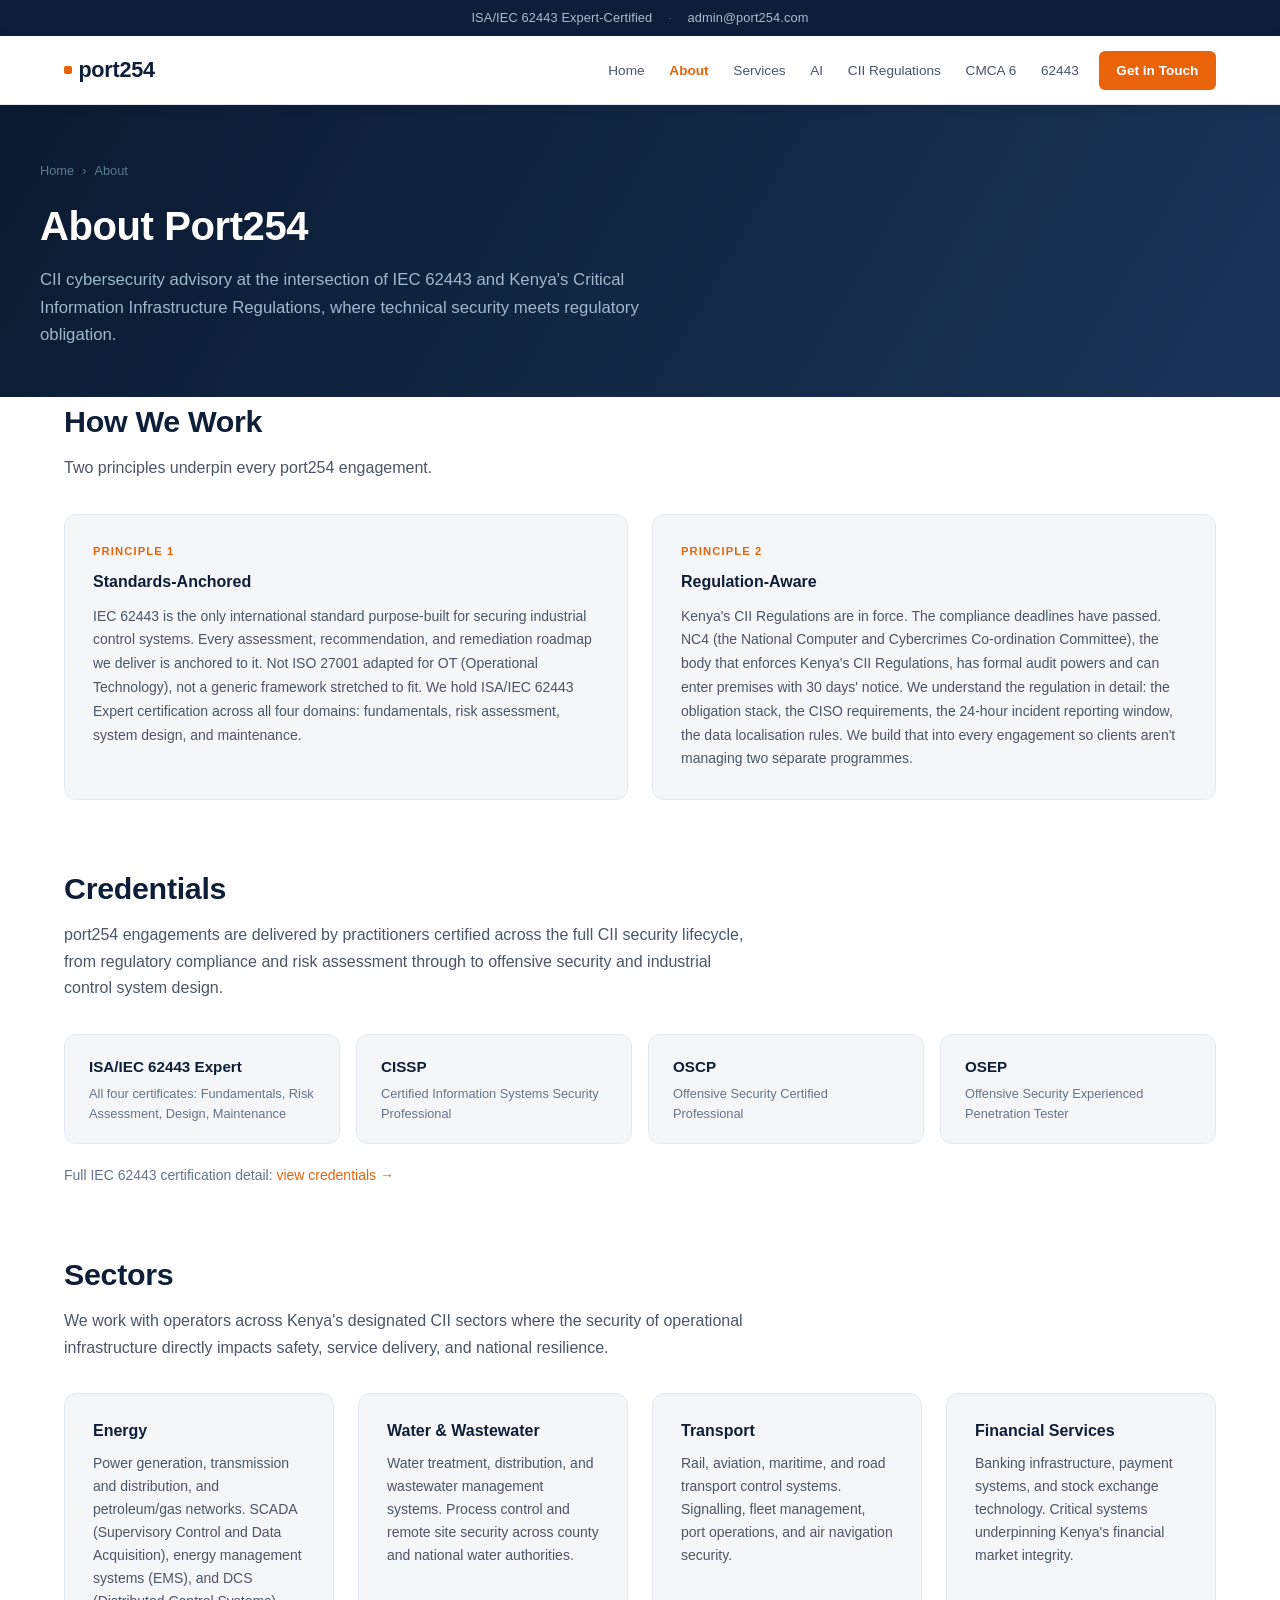
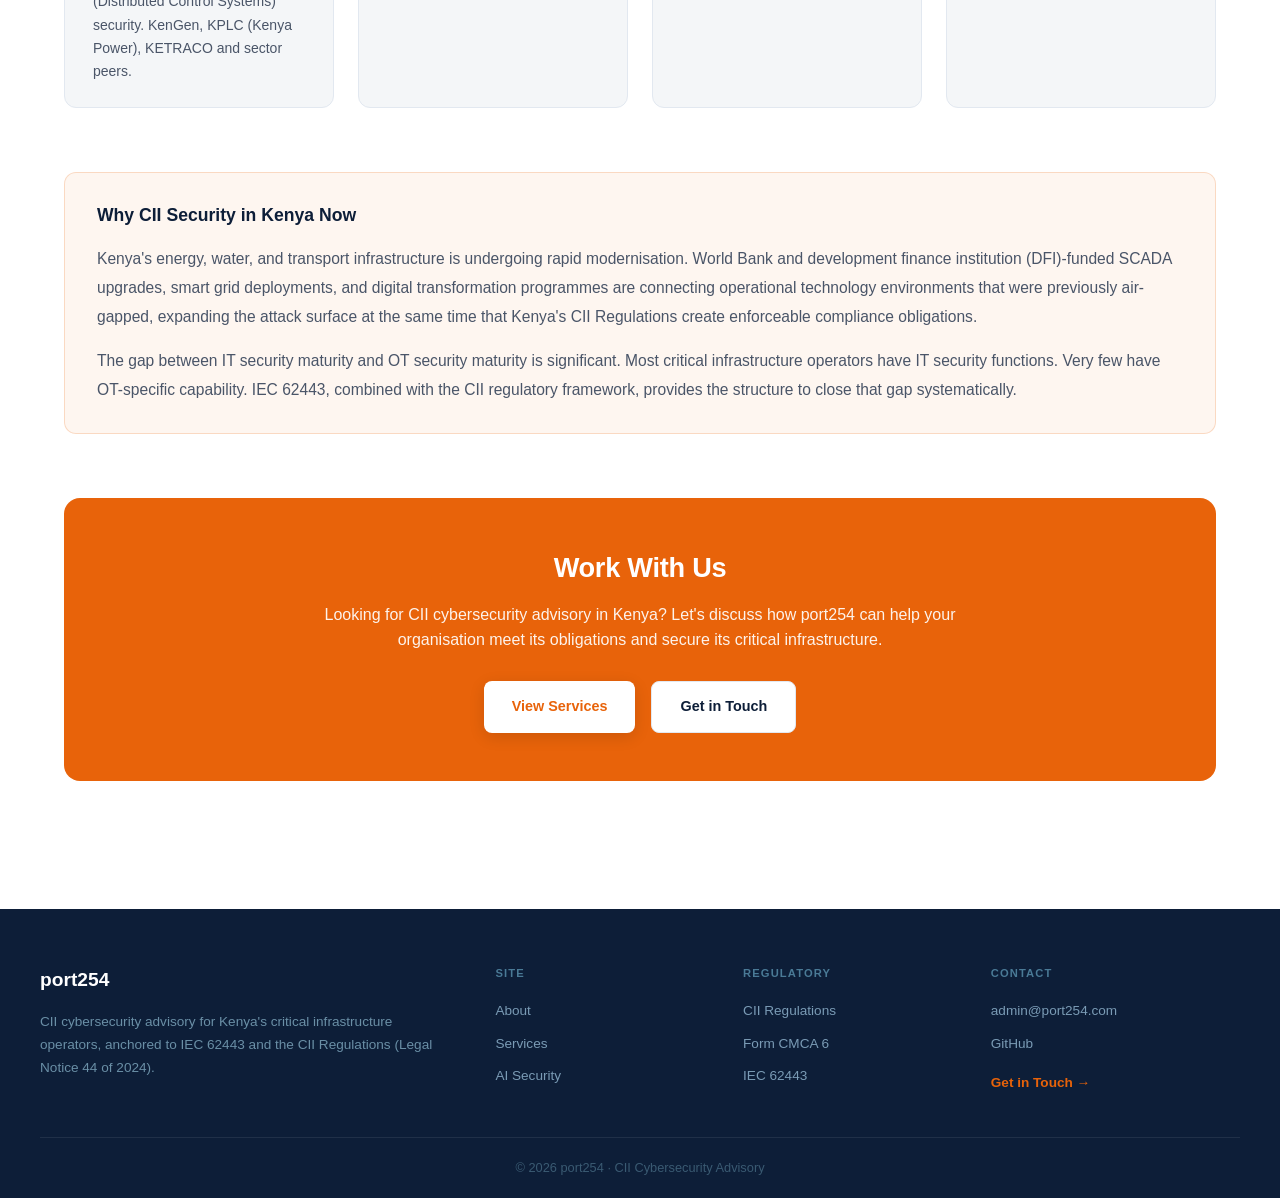
==== about.html @ 88b2f748 "Reskin site to light navy/orange theme Replace the dark blue theme with a clean light theme (navy #0" ====
<!DOCTYPE html>
<html lang="en">
<head>
    <meta charset="UTF-8">
    <meta name="viewport" content="width=device-width, initial-scale=1.0">
    <title>About - port254 | Kenya CII Cybersecurity Advisory</title>
    <meta name="description" content="CII cybersecurity advisory at the intersection of IEC 62443 and Kenya's Critical Information Infrastructure Regulations. ISA/IEC 62443 Expert-certified, CISSP, OSCP, OSEP.">
    <meta property="og:url" content="https://port254.co.ke/about.html">
    <link rel="icon" type="image/png" href="./images/favicon.png">
    <link rel="stylesheet" href="./css/style.css">
    <style>
        .principle-grid {
            display: grid;
            grid-template-columns: repeat(auto-fit, minmax(280px, 1fr));
            gap: 1.5rem;
            margin-top: 2rem;
        }

        .principle-item {
            background-color: #F4F6F8;
            border: 1px solid #E2E8F0;
            border-radius: 0.75rem;
            padding: 1.75rem;
            transition: border-color 0.3s;
        }

        .principle-item:hover {
            border-color: #E8630A;
        }

        .principle-label {
            font-size: 0.7rem;
            font-weight: 700;
            text-transform: uppercase;
            letter-spacing: 0.1em;
            color: #E8630A;
            margin-bottom: 0.5rem;
        }

        .principle-item h4 {
            color: #0D1E38;
            font-size: 1rem;
            font-weight: 600;
            margin-bottom: 0.65rem;
        }

        .principle-item p {
            color: #4A5568;
            font-size: 0.875rem;
            line-height: 1.7;
            margin: 0;
        }

        .credential-grid {
            display: grid;
            grid-template-columns: repeat(auto-fit, minmax(210px, 1fr));
            gap: 1rem;
            margin-top: 2rem;
        }

        .credential-card {
            background-color: #F4F6F8;
            border: 1px solid #E2E8F0;
            border-radius: 0.75rem;
            padding: 1.25rem 1.5rem;
            display: flex;
            flex-direction: column;
            gap: 0.35rem;
            transition: border-color 0.2s;
        }

        .credential-card:hover {
            border-color: #E8630A;
        }

        .credential-name {
            color: #0D1E38;
            font-size: 0.95rem;
            font-weight: 600;
        }

        .credential-body {
            color: #64748B;
            font-size: 0.8rem;
            line-height: 1.5;
        }

        @media (max-width: 768px) {
            .principle-grid,
            .credential-grid {
                grid-template-columns: 1fr;
            }
        }
    </style>
</head>
<body>
    <!-- Top Bar -->
    <div class="topbar">
        <span>ISA/IEC 62443 Expert-Certified</span>
        <span class="topbar-sep">&middot;</span>
        <a href="mailto:admin@port254.com">admin@port254.com</a>
    </div>

    <!-- Navigation -->
    <nav class="nav">
        <div class="nav-inner">
            <a href="index.html" class="nav-logo">port254</a>
            <ul class="nav-links">
                <li><a href="index.html" class="nav-link">Home</a></li>
                <li><a href="about.html" class="nav-link active">About</a></li>
                <li><a href="services.html" class="nav-link">Services</a></li>
                <li><a href="ai.html" class="nav-link">AI</a></li>
                <li><a href="cii.html" class="nav-link">CII Regulations</a></li>
                <li><a href="cmca6.html" class="nav-link">CMCA 6</a></li>
                <li><a href="iec62443.html" class="nav-link">62443</a></li>
                <li><a href="contact.html" class="nav-cta">Get in Touch</a></li>
            </ul>
        </div>
    </nav>

    <!-- Hero -->
    <div class="page-hero">
        <div class="page-hero-inner">
            <div class="breadcrumb"><a href="index.html">Home</a><span>&rsaquo;</span>About</div>
            <h1>About Port254</h1>
            <p>CII cybersecurity advisory at the intersection of IEC 62443 and Kenya's Critical Information Infrastructure Regulations, where technical security meets regulatory obligation.</p>
        </div>
    </div>

    <!-- How We Work -->
    <div class="section" style="padding-top: 0;">
        <h2 class="section-heading">How We Work</h2>
        <p class="section-subheading">Two principles underpin every port254 engagement.</p>

        <div class="principle-grid">
            <div class="principle-item">
                <div class="principle-label">Principle 1</div>
                <h4>Standards-Anchored</h4>
                <p>IEC 62443 is the only international standard purpose-built for securing industrial control systems. Every assessment, recommendation, and remediation roadmap we deliver is anchored to it. Not ISO 27001 adapted for OT (Operational Technology), not a generic framework stretched to fit. We hold ISA/IEC 62443 Expert certification across all four domains: fundamentals, risk assessment, system design, and maintenance.</p>
            </div>
            <div class="principle-item">
                <div class="principle-label">Principle 2</div>
                <h4>Regulation-Aware</h4>
                <p>Kenya's CII Regulations are in force. The compliance deadlines have passed. NC4 (the National Computer and Cybercrimes Co-ordination Committee), the body that enforces Kenya's CII Regulations, has formal audit powers and can enter premises with 30 days' notice. We understand the regulation in detail: the obligation stack, the CISO requirements, the 24-hour incident reporting window, the data localisation rules. We build that into every engagement so clients aren't managing two separate programmes.</p>
            </div>
        </div>
    </div>

    <!-- Credentials -->
    <div class="section" style="padding-top: 0;">
        <h2 class="section-heading">Credentials</h2>
        <p class="section-subheading">port254 engagements are delivered by practitioners certified across the full CII security lifecycle, from regulatory compliance and risk assessment through to offensive security and industrial control system design.</p>

        <div class="credential-grid">
            <div class="credential-card">
                <span class="credential-name">ISA/IEC 62443 Expert</span>
                <span class="credential-body">All four certificates: Fundamentals, Risk Assessment, Design, Maintenance</span>
            </div>
            <div class="credential-card">
                <span class="credential-name">CISSP</span>
                <span class="credential-body">Certified Information Systems Security Professional</span>
            </div>
            <div class="credential-card">
                <span class="credential-name">OSCP</span>
                <span class="credential-body">Offensive Security Certified Professional</span>
            </div>
            <div class="credential-card">
                <span class="credential-name">OSEP</span>
                <span class="credential-body">Offensive Security Experienced Penetration Tester</span>
            </div>
        </div>

        <p style="margin-top: 1.25rem; color: #64748B; font-size: 0.875rem;">Full IEC 62443 certification detail: <a href="iec62443.html" style="color: #E8630A; text-decoration: none;">view credentials →</a></p>
    </div>

    <!-- Sectors -->
    <div class="section" style="padding-top: 0;">
        <h2 class="section-heading">Sectors</h2>
        <p class="section-subheading">We work with operators across Kenya's designated CII sectors where the security of operational infrastructure directly impacts safety, service delivery, and national resilience.</p>

        <div class="expertise-grid">
            <div class="expertise-item">
                <h4>Energy</h4>
                <p>Power generation, transmission and distribution, and petroleum/gas networks. SCADA (Supervisory Control and Data Acquisition), energy management systems (EMS), and DCS (Distributed Control Systems) security. KenGen, KPLC (Kenya Power), KETRACO and sector peers.</p>
            </div>
            <div class="expertise-item">
                <h4>Water &amp; Wastewater</h4>
                <p>Water treatment, distribution, and wastewater management systems. Process control and remote site security across county and national water authorities.</p>
            </div>
            <div class="expertise-item">
                <h4>Transport</h4>
                <p>Rail, aviation, maritime, and road transport control systems. Signalling, fleet management, port operations, and air navigation security.</p>
            </div>
            <div class="expertise-item">
                <h4>Financial Services</h4>
                <p>Banking infrastructure, payment systems, and stock exchange technology. Critical systems underpinning Kenya's financial market integrity.</p>
            </div>
        </div>
    </div>

    <!-- Why Kenya -->
    <div class="section" style="padding-top: 0;">
        <div style="background: rgba(232, 99, 10, 0.06); border: 1px solid rgba(232, 99, 10, 0.2); border-radius: 0.75rem; padding: 1.75rem 2rem;">
            <h3 style="font-size: 1.1rem; color: #0D1E38; font-weight: 600; margin-bottom: 1rem;">Why CII Security in Kenya Now</h3>
            <p style="color: #4A5568; font-size: 0.975rem; line-height: 1.85; margin: 0 0 1rem;">Kenya's energy, water, and transport infrastructure is undergoing rapid modernisation. World Bank and development finance institution (DFI)-funded SCADA upgrades, smart grid deployments, and digital transformation programmes are connecting operational technology environments that were previously air-gapped, expanding the attack surface at the same time that Kenya's CII Regulations create enforceable compliance obligations.</p>
            <p style="color: #4A5568; font-size: 0.975rem; line-height: 1.85; margin: 0;">The gap between IT security maturity and OT security maturity is significant. Most critical infrastructure operators have IT security functions. Very few have OT-specific capability. IEC 62443, combined with the CII regulatory framework, provides the structure to close that gap systematically.</p>
        </div>
    </div>

    <!-- CTA -->
    <div class="section" style="padding-top: 0;">
        <div class="cta-section">
            <h3>Work With Us</h3>
            <p>Looking for CII cybersecurity advisory in Kenya? Let's discuss how port254 can help your organisation meet its obligations and secure its critical infrastructure.</p>
            <div style="display: flex; gap: 1rem; justify-content: center; flex-wrap: wrap;">
                <a href="services.html" class="cta-button">View Services</a>
                <a href="contact.html" class="cta-button secondary">Get in Touch</a>
            </div>
        </div>
    </div>

    <!-- Footer -->
    <footer class="site-footer">
        <div class="footer-inner">
            <div class="footer-brand">
                <div class="footer-logo">port254</div>
                <p>CII cybersecurity advisory for Kenya's critical infrastructure operators, anchored to IEC 62443 and the CII Regulations (Legal Notice 44 of 2024).</p>
            </div>
            <div class="footer-col">
                <h4>Site</h4>
                <ul>
                    <li><a href="about.html">About</a></li>
                    <li><a href="services.html">Services</a></li>
                    <li><a href="ai.html">AI Security</a></li>
                </ul>
            </div>
            <div class="footer-col">
                <h4>Regulatory</h4>
                <ul>
                    <li><a href="cii.html">CII Regulations</a></li>
                    <li><a href="cmca6.html">Form CMCA 6</a></li>
                    <li><a href="iec62443.html">IEC 62443</a></li>
                </ul>
            </div>
            <div class="footer-col">
                <h4>Contact</h4>
                <ul>
                    <li><a href="mailto:admin@port254.com">admin@port254.com</a></li>
                    <li><a href="https://github.com/254kamikaze" target="_blank">GitHub</a></li>
                </ul>
                <a href="contact.html" class="footer-cta">Get in Touch →</a>
            </div>
        </div>
        <div class="footer-bottom">
            <span>&copy; 2026 port254 &middot; CII Cybersecurity Advisory</span>
        </div>
    </footer>
</body>
</html>
---- css/style.css ----
/* ─── Reset & Base ─────────────────────────────────────── */
* {
    box-sizing: border-box;
    margin: 0;
    padding: 0;
}

html {
    scroll-behavior: smooth;
}

body {
    font-family: -apple-system, BlinkMacSystemFont, 'Segoe UI', Roboto, 'Helvetica Neue', Arial, sans-serif;
    background-color: #FFFFFF;
    color: #0D1E38;
    line-height: 1.6;
    font-size: 16px;
}

a {
    color: inherit;
}

/* ─── Variables ────────────────────────────────────────── */
:root {
    --navy: #0D1E38;
    --navy-mid: #1A3458;
    --blue: #1B5090;
    --orange: #E8630A;
    --orange-hover: #C9520A;
    --white: #FFFFFF;
    --grey-bg: #F4F6F8;
    --grey-mid: #8A9BAD;
    --text: #0D1E38;
    --text-light: #4A5568;
    --text-muted: #64748B;
    --border: #E2E8F0;
}

.container {
    max-width: 1200px;
    margin: 0 auto;
    padding: 0 1.5rem;
}

/* ─── Top Bar ──────────────────────────────────────────── */
.topbar {
    background: var(--navy);
    color: #a8bdd0;
    font-size: 0.8rem;
    padding: 0.5rem 1.5rem;
    text-align: center;
    letter-spacing: 0.01em;
}

.topbar a {
    color: #a8bdd0;
    text-decoration: none;
}

.topbar a:hover {
    color: #fff;
}

.topbar-sep {
    margin: 0 0.75rem;
    color: #3a5a72;
}

/* ─── Navigation ───────────────────────────────────────── */
.nav {
    background: #fff;
    border-bottom: 1px solid var(--border);
    position: sticky;
    top: 0;
    z-index: 100;
    box-shadow: 0 2px 12px rgba(13, 30, 56, 0.06);
}

.nav-inner {
    max-width: 1200px;
    margin: 0 auto;
    padding: 0 1.5rem;
    display: flex;
    align-items: center;
    justify-content: space-between;
    min-height: 68px;
    flex-wrap: wrap;
    gap: 0.5rem 1rem;
}

.nav-logo {
    font-size: 1.35rem;
    font-weight: 800;
    color: var(--navy);
    text-decoration: none;
    letter-spacing: -0.01em;
    display: flex;
    align-items: center;
    gap: 0.4rem;
}

.nav-logo::before {
    content: '';
    display: inline-block;
    width: 8px;
    height: 8px;
    background: var(--orange);
    border-radius: 2px;
}

.nav-links {
    display: flex;
    align-items: center;
    flex-wrap: wrap;
    gap: 0.15rem;
    list-style: none;
    padding: 0.5rem 0;
}

.nav-link {
    text-decoration: none;
    color: var(--text-light);
    font-size: 0.85rem;
    font-weight: 500;
    padding: 0.5rem 0.7rem;
    border-radius: 6px;
    transition: background 0.15s, color 0.15s;
    display: inline-block;
}

.nav-link:hover {
    background: var(--grey-bg);
    color: var(--orange);
}

.nav-link.active {
    color: var(--orange);
    font-weight: 700;
}

.nav-cta {
    background: var(--orange);
    color: #fff;
    text-decoration: none;
    padding: 0.55rem 1.1rem;
    border-radius: 6px;
    font-weight: 600;
    font-size: 0.85rem;
    margin-left: 0.4rem;
    transition: background 0.15s;
    display: inline-block;
    white-space: nowrap;
}

.nav-cta:hover {
    background: var(--orange-hover);
}

/* ─── Page Hero (inner pages) ──────────────────────────── */
.page-hero {
    background: linear-gradient(120deg, #0A1A30 0%, var(--navy-mid) 100%);
    padding: 3.5rem 1.5rem 3rem;
}

.page-hero-inner {
    max-width: 1200px;
    margin: 0 auto;
}

.breadcrumb {
    font-size: 0.8rem;
    color: #5a7a96;
    margin-bottom: 1.25rem;
}

.breadcrumb a {
    color: #5a7a96;
    text-decoration: none;
}

.breadcrumb a:hover {
    color: #9fb8ce;
}

.breadcrumb span {
    margin: 0 0.5rem;
}

.page-hero h1 {
    font-size: clamp(1.9rem, 4vw, 2.5rem);
    font-weight: 800;
    color: #fff;
    line-height: 1.2;
    letter-spacing: -0.01em;
    max-width: 720px;
    margin-bottom: 1rem;
}

.page-hero p {
    font-size: 1.05rem;
    color: #9fb8ce;
    max-width: 620px;
    line-height: 1.65;
}

/* ─── Section Scaffolding ──────────────────────────────── */
.section {
    max-width: 1200px;
    margin: 0 auto;
    padding: 4rem 1.5rem;
}

.section-heading {
    font-size: clamp(1.4rem, 2.6vw, 1.9rem);
    font-weight: 800;
    color: var(--navy);
    letter-spacing: -0.01em;
    margin-bottom: 0.6rem;
}

.section-subheading {
    font-size: 1rem;
    color: var(--text-light);
    line-height: 1.65;
    max-width: 680px;
    margin-bottom: 1rem;
}

/* ─── Cards: Services ──────────────────────────────────── */
.services-grid {
    display: grid;
    grid-template-columns: repeat(auto-fit, minmax(300px, 1fr));
    gap: 1.5rem;
    margin-top: 2rem;
}

.service-card {
    background: var(--grey-bg);
    border: 1.5px solid var(--border);
    border-radius: 12px;
    padding: 1.75rem;
    transition: transform 0.2s, box-shadow 0.2s, border-color 0.2s;
}

.service-card:hover {
    transform: translateY(-3px);
    box-shadow: 0 10px 30px rgba(13, 30, 56, 0.1);
    border-color: var(--orange);
}

.service-card-number {
    font-size: 0.7rem;
    font-weight: 700;
    text-transform: uppercase;
    letter-spacing: 0.1em;
    color: var(--orange);
    margin-bottom: 0.6rem;
}

.service-card h3 {
    font-size: 1.05rem;
    font-weight: 700;
    color: var(--navy);
    margin-bottom: 0.75rem;
    line-height: 1.35;
}

.service-card p {
    font-size: 0.9rem;
    color: var(--text-light);
    line-height: 1.65;
}

.service-card ul {
    margin-top: 0.9rem;
    padding-left: 1.1rem;
    display: flex;
    flex-direction: column;
    gap: 0.35rem;
}

.service-card ul li {
    font-size: 0.85rem;
    color: var(--text-light);
    line-height: 1.5;
}

/* ─── Cards: Expertise ─────────────────────────────────── */
.expertise-grid {
    display: grid;
    grid-template-columns: repeat(auto-fit, minmax(260px, 1fr));
    gap: 1.5rem;
    margin-top: 2rem;
}

.expertise-item {
    background: var(--grey-bg);
    border: 1.5px solid var(--border);
    border-radius: 12px;
    padding: 1.5rem 1.75rem;
    transition: border-color 0.15s;
}

.expertise-item:hover {
    border-color: var(--orange);
}

.expertise-item h4 {
    font-size: 1rem;
    font-weight: 700;
    color: var(--navy);
    margin-bottom: 0.5rem;
}

.expertise-item p {
    font-size: 0.875rem;
    color: var(--text-light);
    line-height: 1.65;
}

/* ─── CTA Section & Buttons ────────────────────────────── */
.cta-section {
    background: var(--orange);
    border-radius: 16px;
    padding: 3rem 2.5rem;
    text-align: center;
}

.cta-section h3 {
    font-size: clamp(1.3rem, 2.6vw, 1.7rem);
    font-weight: 800;
    color: #fff;
    margin-bottom: 0.75rem;
    letter-spacing: -0.01em;
}

.cta-section p {
    font-size: 1rem;
    color: rgba(255, 255, 255, 0.92);
    max-width: 640px;
    margin: 0 auto 1.75rem;
    line-height: 1.6;
}

.cta-button {
    display: inline-flex;
    align-items: center;
    gap: 0.5rem;
    background: #fff;
    color: var(--orange);
    padding: 0.85rem 1.75rem;
    border-radius: 8px;
    font-weight: 700;
    font-size: 0.9rem;
    text-decoration: none;
    transition: transform 0.1s, box-shadow 0.15s;
    box-shadow: 0 4px 16px rgba(0, 0, 0, 0.12);
}

.cta-button:hover {
    transform: translateY(-2px);
    box-shadow: 0 8px 24px rgba(0, 0, 0, 0.16);
}

.cta-button.secondary {
    background: rgba(255, 255, 255, 0.12);
    color: #fff;
    border: 1.5px solid rgba(255, 255, 255, 0.4);
    box-shadow: none;
}

.cta-button.secondary:hover {
    background: rgba(255, 255, 255, 0.2);
    transform: translateY(-2px);
    box-shadow: none;
}

/* Buttons used outside the orange CTA banner (on white/grey backgrounds) */
.section .cta-button:not(.secondary) {
    background: var(--orange);
    color: #fff;
    box-shadow: 0 4px 16px rgba(232, 99, 10, 0.25);
}

.section .cta-button:not(.secondary):hover {
    background: var(--orange-hover);
}

.section .cta-button.secondary {
    background: #fff;
    color: var(--navy);
    border: 1.5px solid var(--border);
}

.section .cta-button.secondary:hover {
    border-color: var(--orange);
    color: var(--orange);
    background: #fff;
}

.cta-section .cta-button:not(.secondary) {
    background: #fff;
    color: var(--orange);
    box-shadow: 0 4px 16px rgba(0, 0, 0, 0.12);
}

.cta-section .cta-button:not(.secondary):hover {
    background: #fff;
}

/* ─── Footer ───────────────────────────────────────────── */
.site-footer {
    background: var(--navy);
    color: #8ba8bd;
    padding: 3.5rem 1.5rem 0;
    font-size: 0.9rem;
    margin-top: 4rem;
}

.footer-inner {
    max-width: 1200px;
    margin: 0 auto;
    display: grid;
    grid-template-columns: 2fr 1fr 1fr 1.2fr;
    gap: 2.5rem;
}

.footer-logo {
    font-size: 1.2rem;
    font-weight: 800;
    color: #fff;
    margin-bottom: 0.9rem;
}

.footer-brand p {
    color: #6a8fa6;
    line-height: 1.7;
    font-size: 0.85rem;
}

.footer-col h4 {
    font-size: 0.7rem;
    font-weight: 700;
    letter-spacing: 0.1em;
    text-transform: uppercase;
    color: #4a7a96;
    margin-bottom: 1rem;
}

.footer-col ul {
    list-style: none;
}

.footer-col ul li {
    margin-bottom: 0.6rem;
}

.footer-col ul a {
    color: #7a9bb5;
    text-decoration: none;
    font-size: 0.85rem;
    transition: color 0.15s;
}

.footer-col ul a:hover {
    color: #fff;
}

.footer-cta {
    display: inline-block;
    margin-top: 0.5rem;
    color: var(--orange);
    font-size: 0.85rem;
    font-weight: 600;
    text-decoration: none;
}

.footer-cta:hover {
    text-decoration: underline;
}

.footer-bottom {
    max-width: 1200px;
    margin: 2.5rem auto 0;
    padding: 1.25rem 0;
    border-top: 1px solid rgba(255, 255, 255, 0.08);
    font-size: 0.8rem;
    color: #3a5a72;
    text-align: center;
}

@media (max-width: 800px) {
    .footer-inner {
        grid-template-columns: 1fr 1fr;
        gap: 2rem;
    }

    .footer-brand {
        grid-column: 1 / -1;
    }
}

@media (max-width: 500px) {
    .footer-inner {
        grid-template-columns: 1fr;
    }
}

/* ─── Responsive ───────────────────────────────────────── */
@media (max-width: 900px) {
    .nav-inner {
        justify-content: center;
        text-align: center;
    }

    .nav-links {
        justify-content: center;
    }

    .services-grid,
    .expertise-grid {
        grid-template-columns: 1fr;
    }
}

@media (max-width: 600px) {
    .section {
        padding: 3rem 1.25rem;
    }

    .cta-section {
        padding: 2.25rem 1.5rem;
    }
}
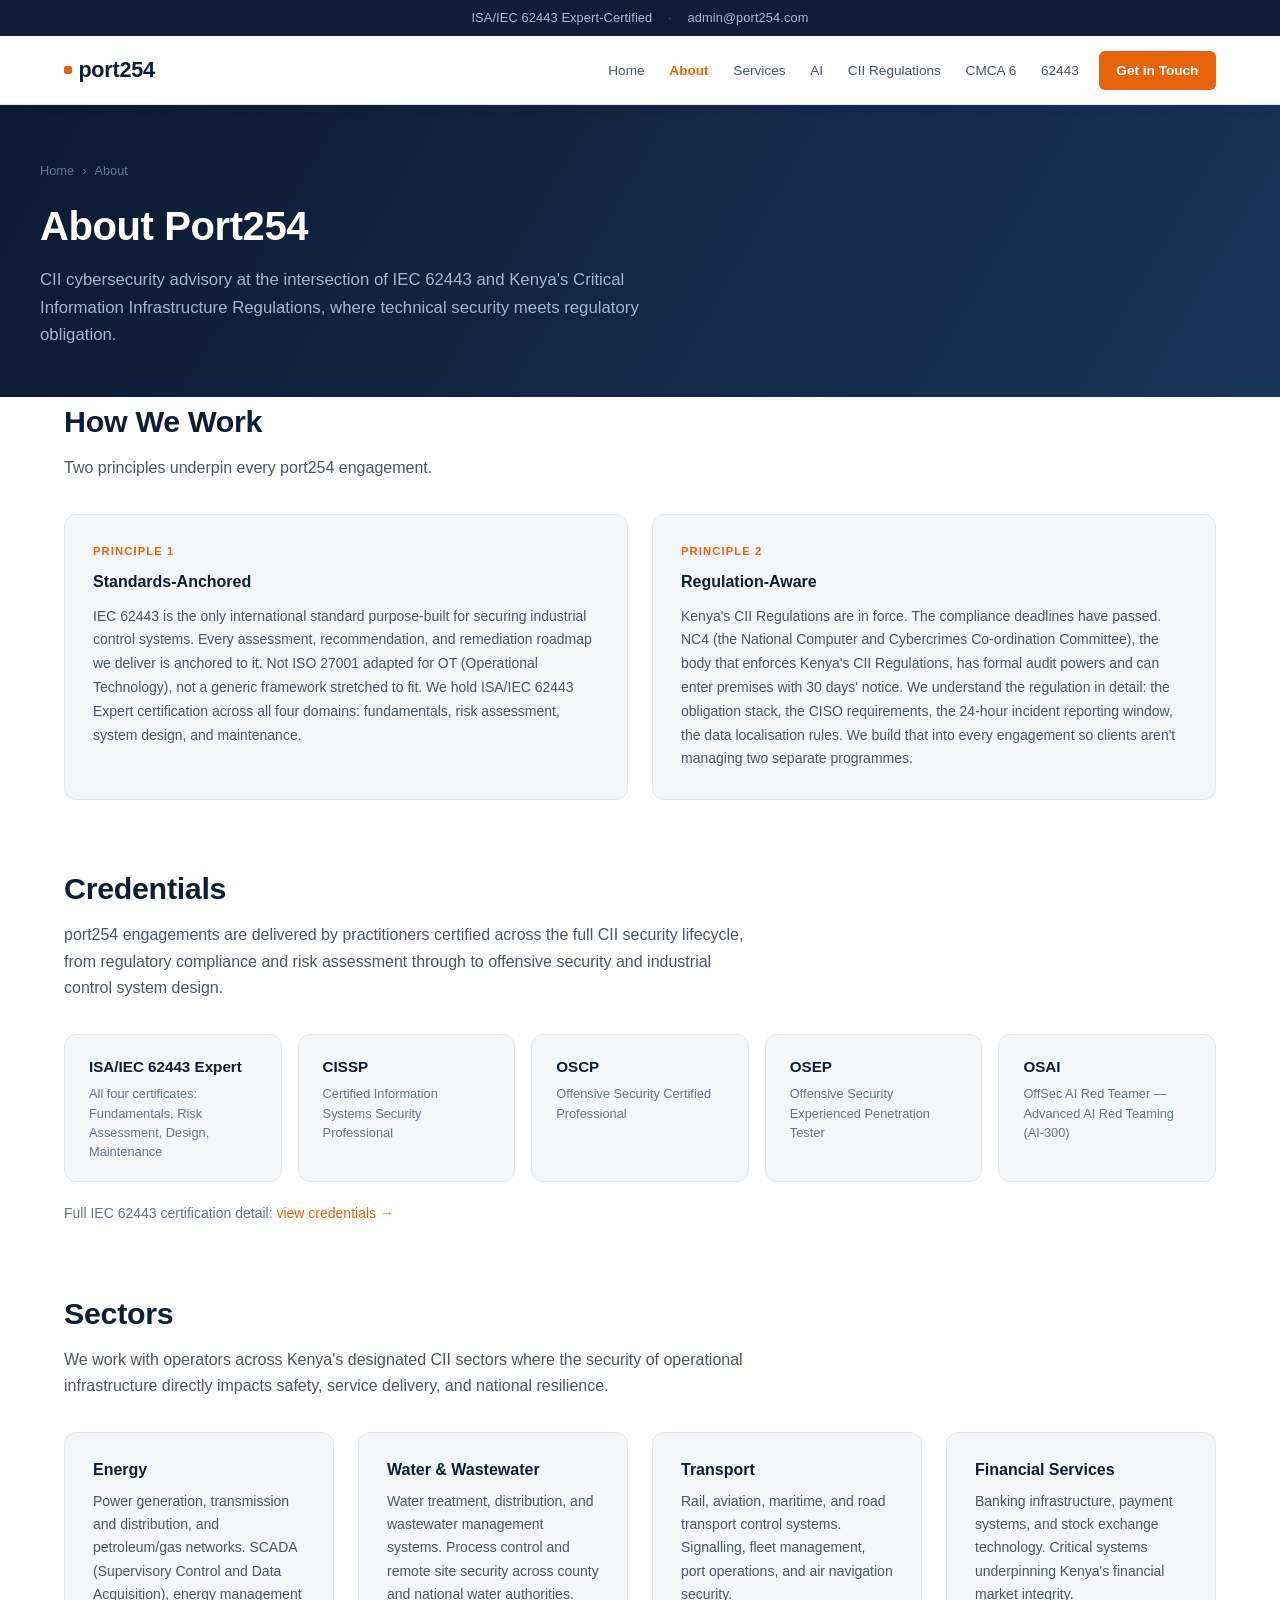
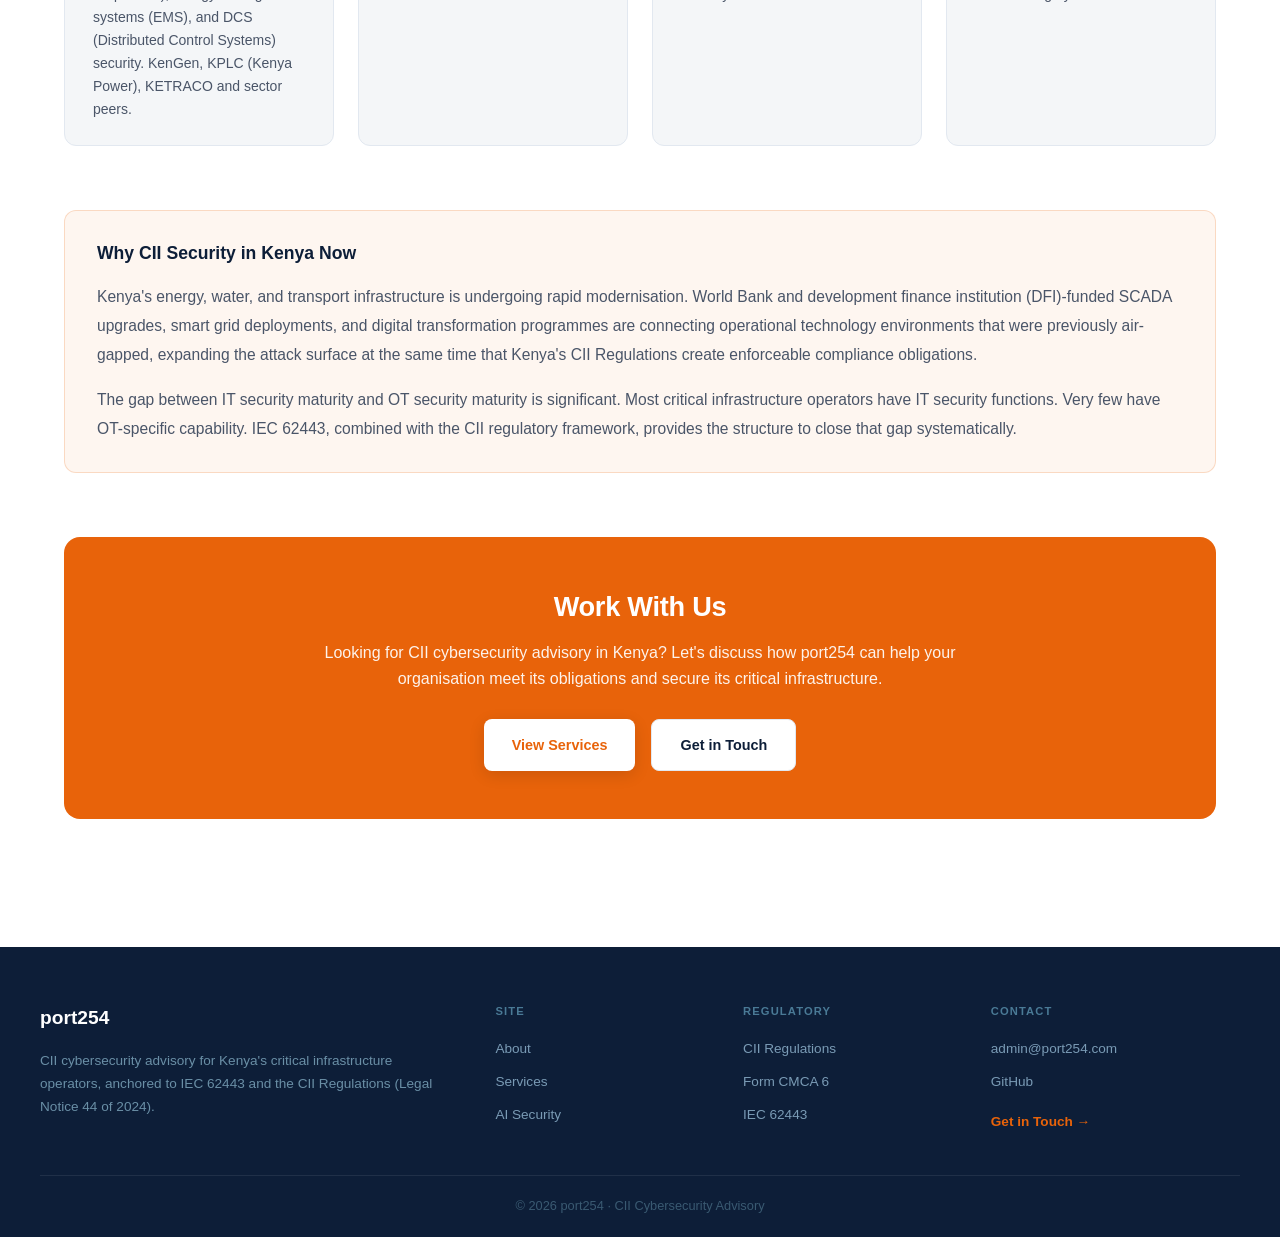
==== commit ae233efd: "Add OSAI to credentials grid on About page Co-Authored-By: Claude Sonnet 5 <noreply@anthropic.com> C" ====
--- a/about.html
+++ b/about.html
@@ -168,6 +168,10 @@
                 <span class="credential-name">OSEP</span>
                 <span class="credential-body">Offensive Security Experienced Penetration Tester</span>
             </div>
+            <div class="credential-card">
+                <span class="credential-name">OSAI</span>
+                <span class="credential-body">OffSec AI Red Teamer &mdash; Advanced AI Red Teaming (AI-300)</span>
+            </div>
         </div>
 
         <p style="margin-top: 1.25rem; color: #64748B; font-size: 0.875rem;">Full IEC 62443 certification detail: <a href="iec62443.html" style="color: #E8630A; text-decoration: none;">view credentials →</a></p>
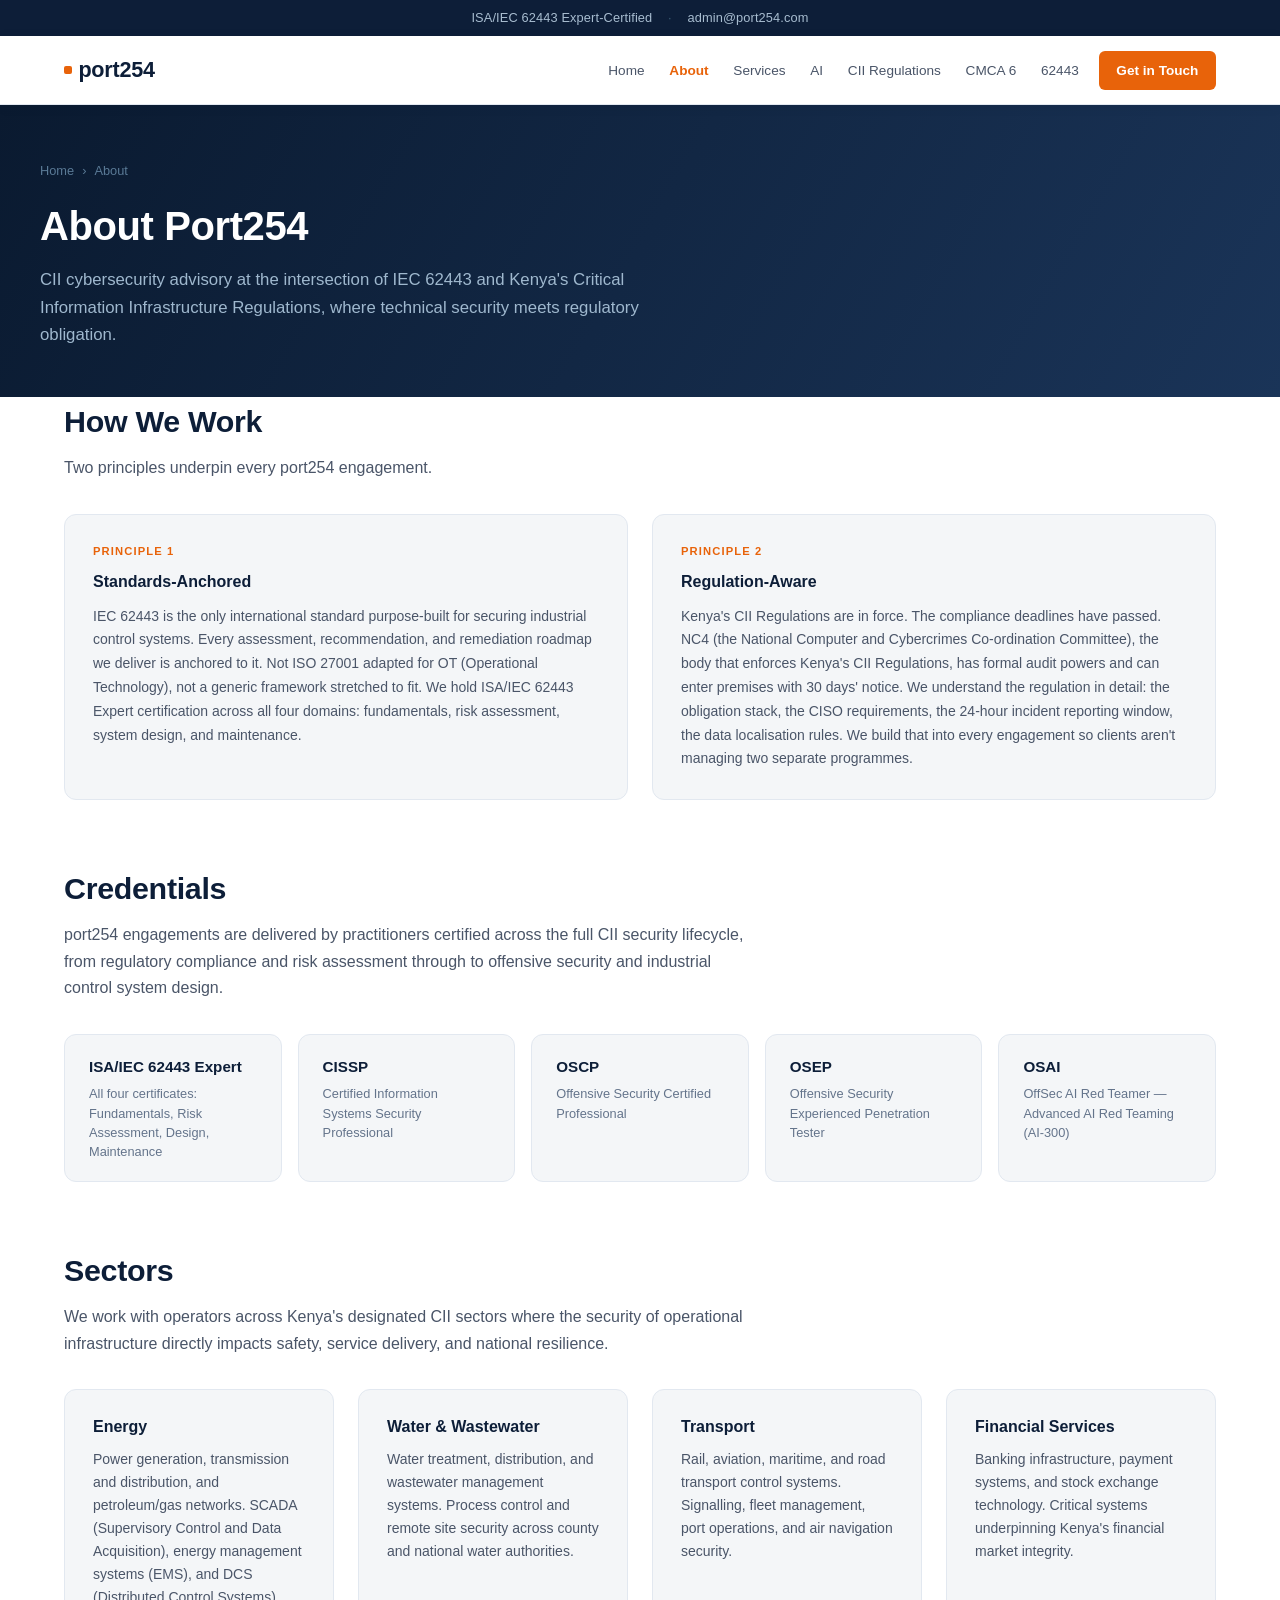
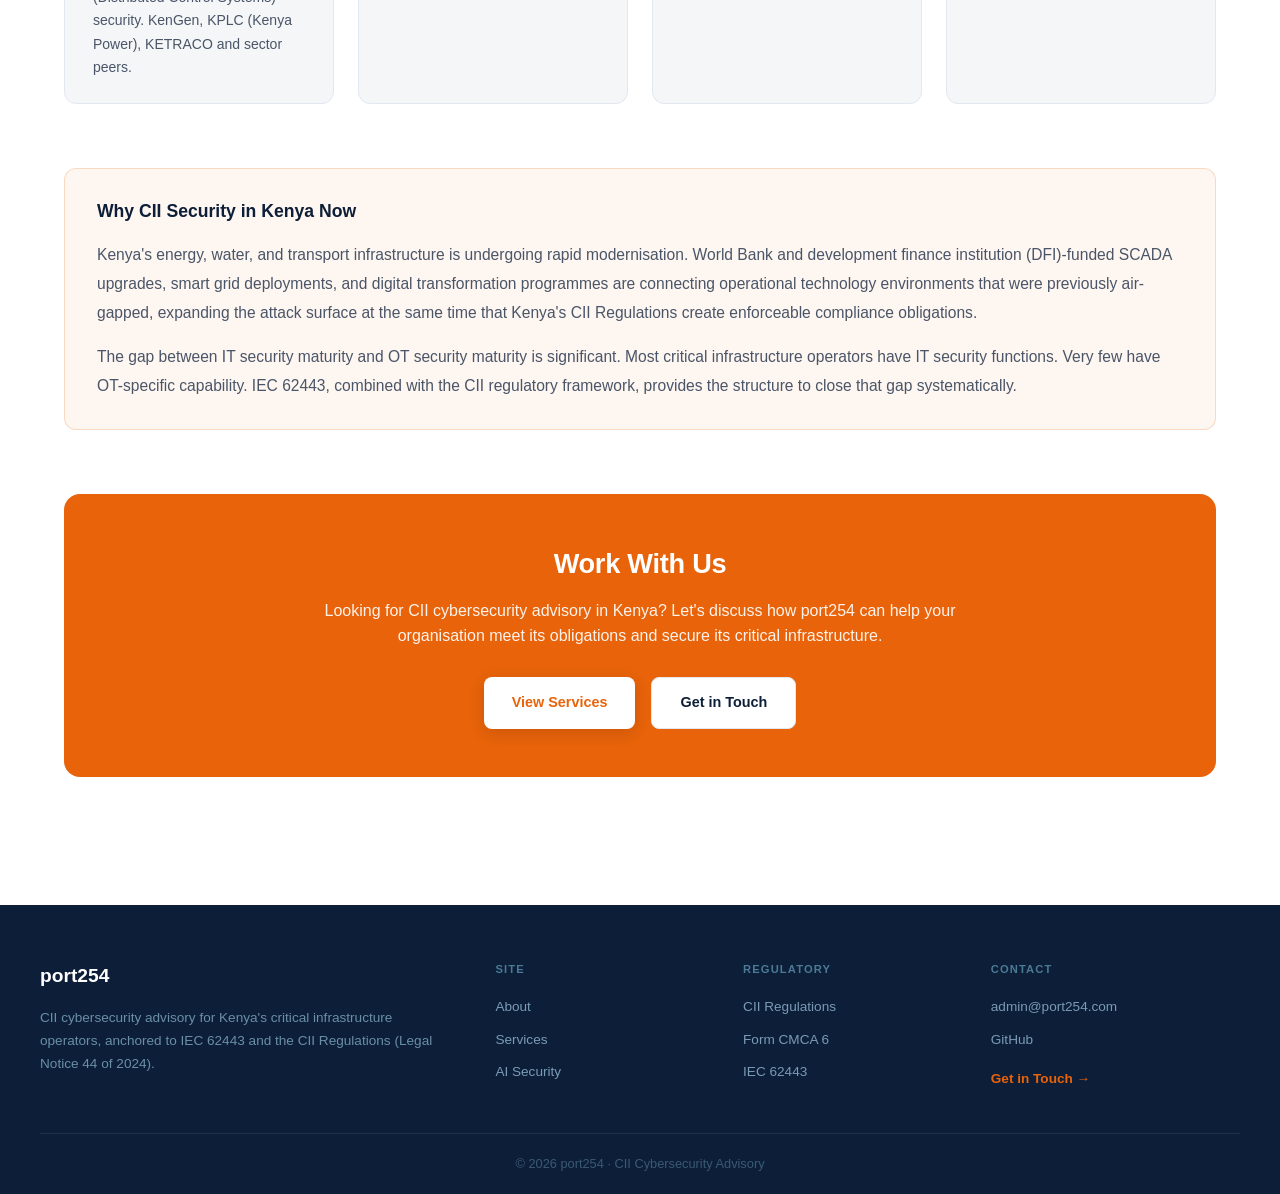
==== commit 5607e41e: "Remove "view credentials" links Co-Authored-By: Claude Sonnet 5 <noreply@anthropic.com> Claude-Sessi" ====
--- a/about.html
+++ b/about.html
@@ -173,8 +173,6 @@
                 <span class="credential-body">OffSec AI Red Teamer &mdash; Advanced AI Red Teaming (AI-300)</span>
             </div>
         </div>
-
-        <p style="margin-top: 1.25rem; color: #64748B; font-size: 0.875rem;">Full IEC 62443 certification detail: <a href="iec62443.html" style="color: #E8630A; text-decoration: none;">view credentials →</a></p>
     </div>
 
     <!-- Sectors -->
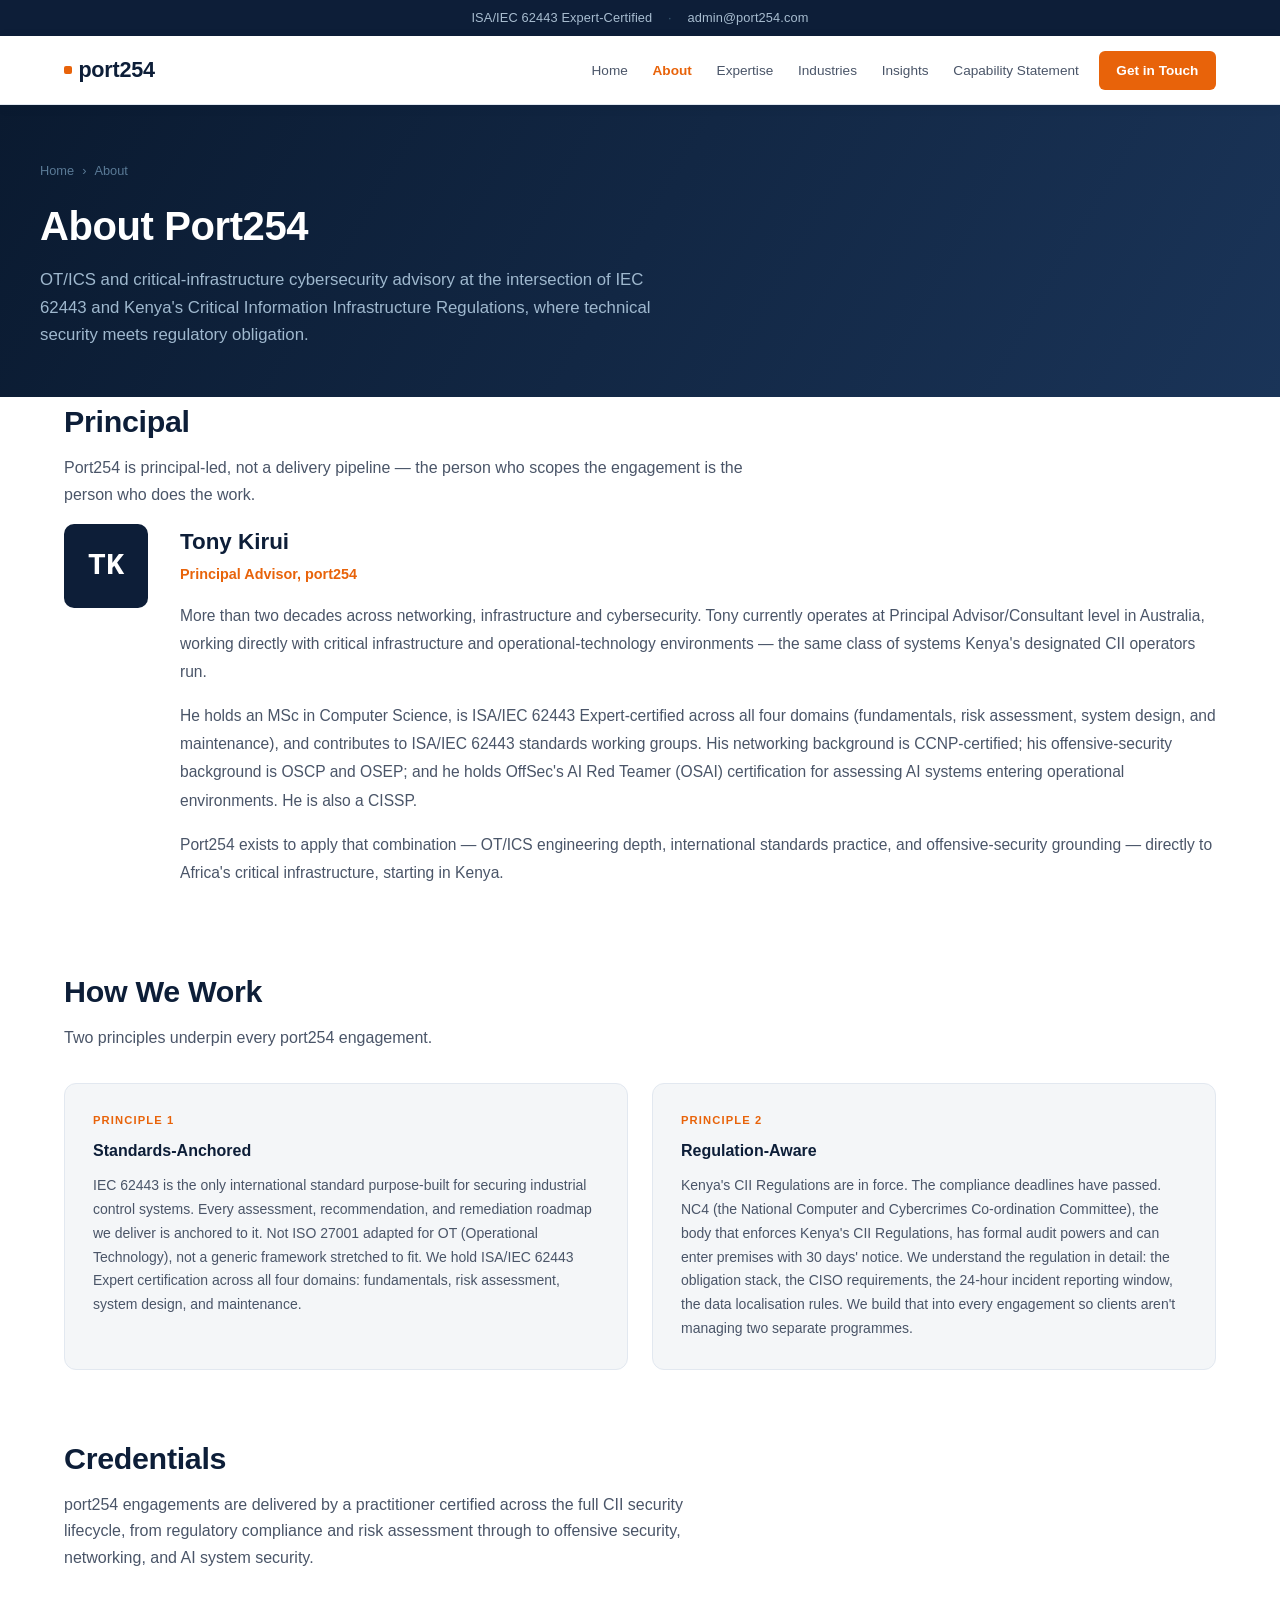
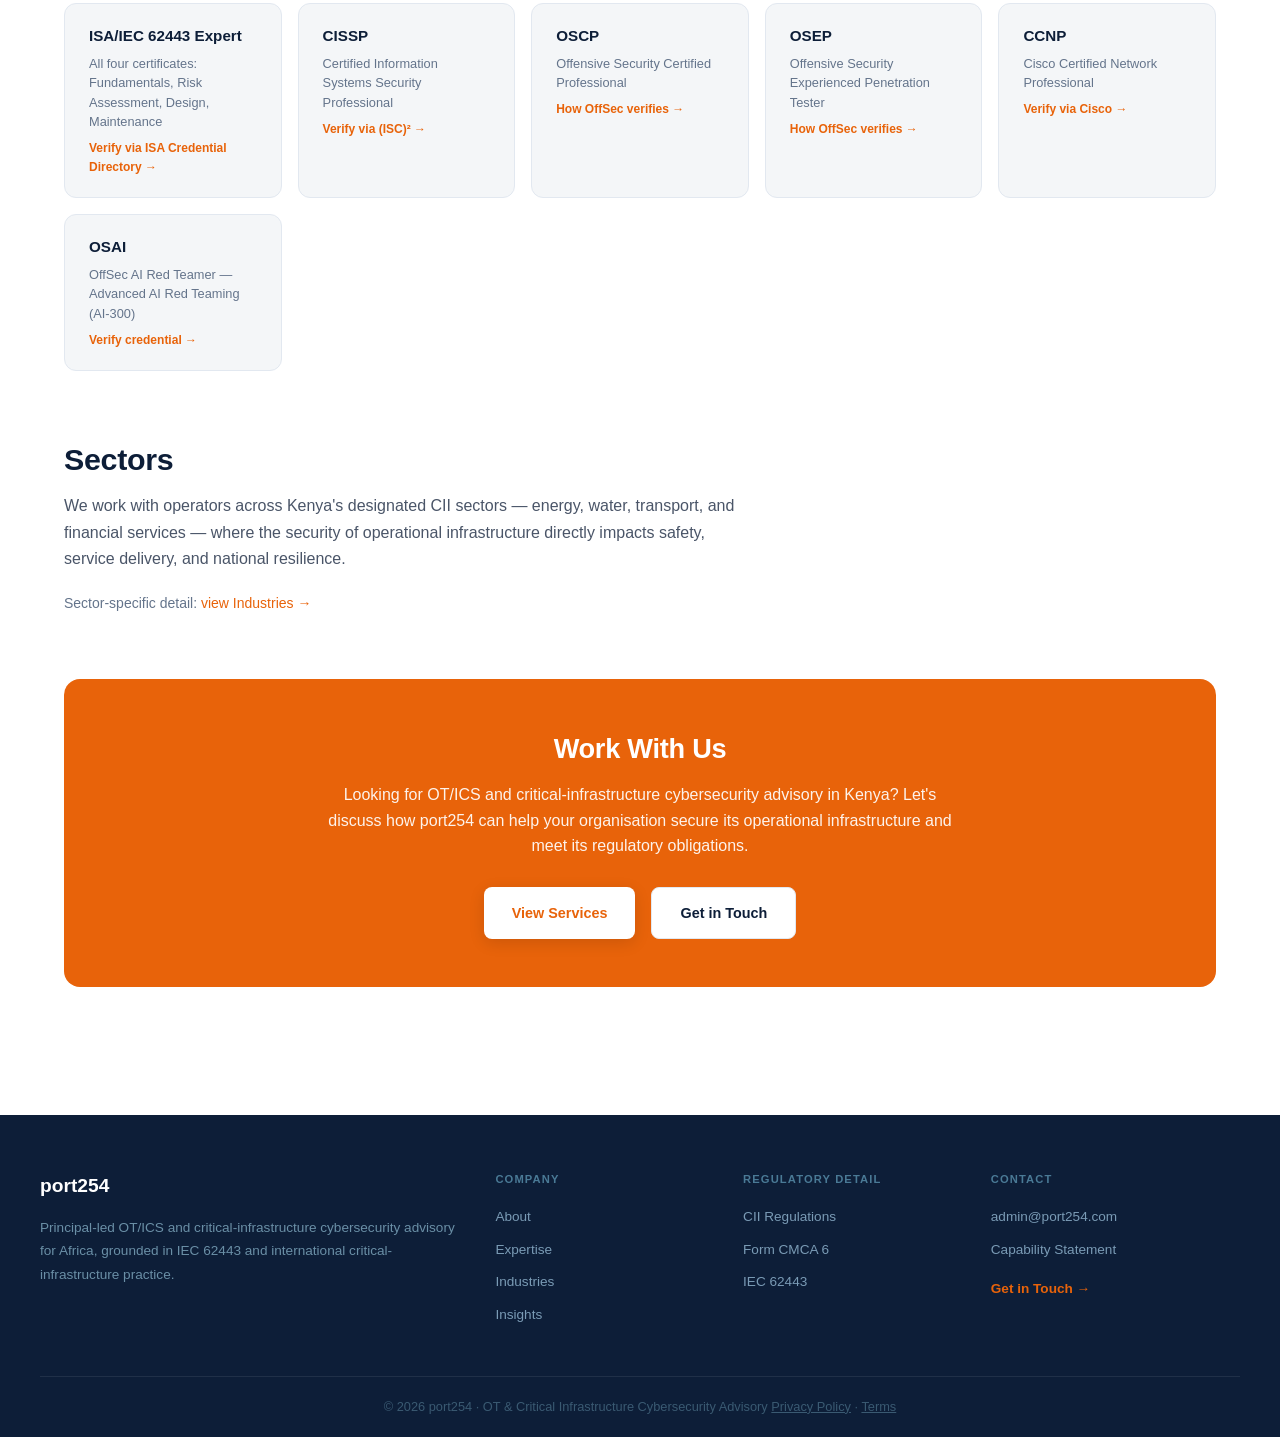
==== commit 08b84005: "Implement credibility-audit recommendations: name the principal, restructure IA and positioning Addr" ====
--- a/about.html
+++ b/about.html
@@ -3,12 +3,28 @@
 <head>
     <meta charset="UTF-8">
     <meta name="viewport" content="width=device-width, initial-scale=1.0">
-    <title>About - port254 | Kenya CII Cybersecurity Advisory</title>
-    <meta name="description" content="CII cybersecurity advisory at the intersection of IEC 62443 and Kenya's Critical Information Infrastructure Regulations. ISA/IEC 62443 Expert-certified, CISSP, OSCP, OSEP.">
+    <title>About - port254 | OT &amp; Critical Infrastructure Cybersecurity</title>
+    <meta name="description" content="Port254 is the principal-led OT/ICS and critical-infrastructure cybersecurity advisory of Tony Kirui &mdash; ISA/IEC 62443 Expert, CISSP, OSCP, OSEP, CCNP, OSAI.">
+    <meta property="og:type" content="website">
     <meta property="og:url" content="https://port254.co.ke/about.html">
     <link rel="icon" type="image/png" href="./images/favicon.png">
     <link rel="stylesheet" href="./css/style.css">
     <style>
+        .principal-section {
+            display: grid; grid-template-columns: auto 1fr; gap: 2rem; align-items: start;
+        }
+        .principal-mark {
+            width: 84px; height: 84px; border-radius: 10px; background: #0D1E38; color: #fff;
+            display: flex; align-items: center; justify-content: center; font-family: 'Courier New', monospace;
+            font-size: 1.9rem; font-weight: 700; flex-shrink: 0;
+        }
+        .principal-name { font-size: 1.4rem; font-weight: 700; color: #0D1E38; margin-bottom: 0.2rem; }
+        .principal-role { font-size: 0.9rem; color: #E8630A; font-weight: 600; margin-bottom: 1rem; }
+        .principal-bio p { color: #4A5568; font-size: 0.975rem; line-height: 1.8; margin-bottom: 1rem; }
+        @media (max-width: 600px) {
+            .principal-section { grid-template-columns: 1fr; }
+        }
+
         .principle-grid {
             display: grid;
             grid-template-columns: repeat(auto-fit, minmax(280px, 1fr));
@@ -85,6 +101,11 @@
             line-height: 1.5;
         }
 
+        .credential-verify {
+            font-size: 0.75rem; color: #E8630A; text-decoration: none; font-weight: 600; margin-top: 0.15rem;
+        }
+        .credential-verify:hover { text-decoration: underline; }
+
         @media (max-width: 768px) {
             .principle-grid,
             .credential-grid {
@@ -108,11 +129,10 @@
             <ul class="nav-links">
                 <li><a href="index.html" class="nav-link">Home</a></li>
                 <li><a href="about.html" class="nav-link active">About</a></li>
-                <li><a href="services.html" class="nav-link">Services</a></li>
-                <li><a href="ai.html" class="nav-link">AI</a></li>
-                <li><a href="cii.html" class="nav-link">CII Regulations</a></li>
-                <li><a href="cmca6.html" class="nav-link">CMCA 6</a></li>
-                <li><a href="iec62443.html" class="nav-link">62443</a></li>
+                <li><a href="expertise.html" class="nav-link">Expertise</a></li>
+                <li><a href="industries.html" class="nav-link">Industries</a></li>
+                <li><a href="insights.html" class="nav-link">Insights</a></li>
+                <li><a href="capability-statement.html" class="nav-link">Capability Statement</a></li>
                 <li><a href="contact.html" class="nav-cta">Get in Touch</a></li>
             </ul>
         </div>
@@ -123,7 +143,26 @@
         <div class="page-hero-inner">
             <div class="breadcrumb"><a href="index.html">Home</a><span>&rsaquo;</span>About</div>
             <h1>About Port254</h1>
-            <p>CII cybersecurity advisory at the intersection of IEC 62443 and Kenya's Critical Information Infrastructure Regulations, where technical security meets regulatory obligation.</p>
+            <p>OT/ICS and critical-infrastructure cybersecurity advisory at the intersection of IEC 62443 and Kenya's Critical Information Infrastructure Regulations, where technical security meets regulatory obligation.</p>
+        </div>
+    </div>
+
+    <!-- Principal -->
+    <div class="section" style="padding-top: 0;">
+        <h2 class="section-heading">Principal</h2>
+        <p class="section-subheading">Port254 is principal-led, not a delivery pipeline &mdash; the person who scopes the engagement is the person who does the work.</p>
+
+        <div class="principal-section">
+            <div class="principal-mark">TK</div>
+            <div>
+                <div class="principal-name">Tony Kirui</div>
+                <div class="principal-role">Principal Advisor, port254</div>
+                <div class="principal-bio">
+                    <p>More than two decades across networking, infrastructure and cybersecurity. Tony currently operates at Principal Advisor/Consultant level in Australia, working directly with critical infrastructure and operational-technology environments &mdash; the same class of systems Kenya's designated CII operators run.</p>
+                    <p>He holds an MSc in Computer Science, is ISA/IEC 62443 Expert-certified across all four domains (fundamentals, risk assessment, system design, and maintenance), and contributes to ISA/IEC 62443 standards working groups. His networking background is CCNP-certified; his offensive-security background is OSCP and OSEP; and he holds OffSec's AI Red Teamer (OSAI) certification for assessing AI systems entering operational environments. He is also a CISSP.</p>
+                    <p>Port254 exists to apply that combination &mdash; OT/ICS engineering depth, international standards practice, and offensive-security grounding &mdash; directly to Africa's critical infrastructure, starting in Kenya.</p>
+                </div>
+            </div>
         </div>
     </div>
 
@@ -149,28 +188,38 @@
     <!-- Credentials -->
     <div class="section" style="padding-top: 0;">
         <h2 class="section-heading">Credentials</h2>
-        <p class="section-subheading">port254 engagements are delivered by practitioners certified across the full CII security lifecycle, from regulatory compliance and risk assessment through to offensive security and industrial control system design.</p>
+        <p class="section-subheading">port254 engagements are delivered by a practitioner certified across the full CII security lifecycle, from regulatory compliance and risk assessment through to offensive security, networking, and AI system security.</p>
 
         <div class="credential-grid">
             <div class="credential-card">
                 <span class="credential-name">ISA/IEC 62443 Expert</span>
                 <span class="credential-body">All four certificates: Fundamentals, Risk Assessment, Design, Maintenance</span>
+                <a class="credential-verify" href="https://connect.isa.org/resources/credentialdirectory" target="_blank" rel="noopener">Verify via ISA Credential Directory →</a>
             </div>
             <div class="credential-card">
                 <span class="credential-name">CISSP</span>
                 <span class="credential-body">Certified Information Systems Security Professional</span>
+                <a class="credential-verify" href="https://my.isc2.org/s/MemberVerification" target="_blank" rel="noopener">Verify via (ISC)&sup2; →</a>
             </div>
             <div class="credential-card">
                 <span class="credential-name">OSCP</span>
                 <span class="credential-body">Offensive Security Certified Professional</span>
+                <a class="credential-verify" href="https://help.offsec.com/hc/en-us/articles/360040160152-How-do-I-verify-someone-s-certification" target="_blank" rel="noopener">How OffSec verifies →</a>
             </div>
             <div class="credential-card">
                 <span class="credential-name">OSEP</span>
                 <span class="credential-body">Offensive Security Experienced Penetration Tester</span>
+                <a class="credential-verify" href="https://help.offsec.com/hc/en-us/articles/360040160152-How-do-I-verify-someone-s-certification" target="_blank" rel="noopener">How OffSec verifies →</a>
+            </div>
+            <div class="credential-card">
+                <span class="credential-name">CCNP</span>
+                <span class="credential-body">Cisco Certified Network Professional</span>
+                <a class="credential-verify" href="https://cisco.com/go/certifications/verify" target="_blank" rel="noopener">Verify via Cisco →</a>
             </div>
             <div class="credential-card">
                 <span class="credential-name">OSAI</span>
                 <span class="credential-body">OffSec AI Red Teamer &mdash; Advanced AI Red Teaming (AI-300)</span>
+                <a class="credential-verify" href="https://www.credential.net/cfef59fa-8ba9-4db1-a783-2d3f7f9f666a" target="_blank" rel="noopener">Verify credential →</a>
             </div>
         </div>
     </div>
@@ -178,42 +227,15 @@
     <!-- Sectors -->
     <div class="section" style="padding-top: 0;">
         <h2 class="section-heading">Sectors</h2>
-        <p class="section-subheading">We work with operators across Kenya's designated CII sectors where the security of operational infrastructure directly impacts safety, service delivery, and national resilience.</p>
-
-        <div class="expertise-grid">
-            <div class="expertise-item">
-                <h4>Energy</h4>
-                <p>Power generation, transmission and distribution, and petroleum/gas networks. SCADA (Supervisory Control and Data Acquisition), energy management systems (EMS), and DCS (Distributed Control Systems) security. KenGen, KPLC (Kenya Power), KETRACO and sector peers.</p>
-            </div>
-            <div class="expertise-item">
-                <h4>Water &amp; Wastewater</h4>
-                <p>Water treatment, distribution, and wastewater management systems. Process control and remote site security across county and national water authorities.</p>
-            </div>
-            <div class="expertise-item">
-                <h4>Transport</h4>
-                <p>Rail, aviation, maritime, and road transport control systems. Signalling, fleet management, port operations, and air navigation security.</p>
-            </div>
-            <div class="expertise-item">
-                <h4>Financial Services</h4>
-                <p>Banking infrastructure, payment systems, and stock exchange technology. Critical systems underpinning Kenya's financial market integrity.</p>
-            </div>
-        </div>
-    </div>
-
-    <!-- Why Kenya -->
-    <div class="section" style="padding-top: 0;">
-        <div style="background: rgba(232, 99, 10, 0.06); border: 1px solid rgba(232, 99, 10, 0.2); border-radius: 0.75rem; padding: 1.75rem 2rem;">
-            <h3 style="font-size: 1.1rem; color: #0D1E38; font-weight: 600; margin-bottom: 1rem;">Why CII Security in Kenya Now</h3>
-            <p style="color: #4A5568; font-size: 0.975rem; line-height: 1.85; margin: 0 0 1rem;">Kenya's energy, water, and transport infrastructure is undergoing rapid modernisation. World Bank and development finance institution (DFI)-funded SCADA upgrades, smart grid deployments, and digital transformation programmes are connecting operational technology environments that were previously air-gapped, expanding the attack surface at the same time that Kenya's CII Regulations create enforceable compliance obligations.</p>
-            <p style="color: #4A5568; font-size: 0.975rem; line-height: 1.85; margin: 0;">The gap between IT security maturity and OT security maturity is significant. Most critical infrastructure operators have IT security functions. Very few have OT-specific capability. IEC 62443, combined with the CII regulatory framework, provides the structure to close that gap systematically.</p>
-        </div>
+        <p class="section-subheading">We work with operators across Kenya's designated CII sectors &mdash; energy, water, transport, and financial services &mdash; where the security of operational infrastructure directly impacts safety, service delivery, and national resilience.</p>
+        <p style="margin-top: 1.25rem; color: #64748B; font-size: 0.875rem;">Sector-specific detail: <a href="industries.html" style="color: #E8630A; text-decoration: none;">view Industries →</a></p>
     </div>
 
     <!-- CTA -->
     <div class="section" style="padding-top: 0;">
         <div class="cta-section">
             <h3>Work With Us</h3>
-            <p>Looking for CII cybersecurity advisory in Kenya? Let's discuss how port254 can help your organisation meet its obligations and secure its critical infrastructure.</p>
+            <p>Looking for OT/ICS and critical-infrastructure cybersecurity advisory in Kenya? Let's discuss how port254 can help your organisation secure its operational infrastructure and meet its regulatory obligations.</p>
             <div style="display: flex; gap: 1rem; justify-content: center; flex-wrap: wrap;">
                 <a href="services.html" class="cta-button">View Services</a>
                 <a href="contact.html" class="cta-button secondary">Get in Touch</a>
@@ -226,18 +248,19 @@
         <div class="footer-inner">
             <div class="footer-brand">
                 <div class="footer-logo">port254</div>
-                <p>CII cybersecurity advisory for Kenya's critical infrastructure operators, anchored to IEC 62443 and the CII Regulations (Legal Notice 44 of 2024).</p>
+                <p>Principal-led OT/ICS and critical-infrastructure cybersecurity advisory for Africa, grounded in IEC 62443 and international critical-infrastructure practice.</p>
             </div>
             <div class="footer-col">
-                <h4>Site</h4>
+                <h4>Company</h4>
                 <ul>
                     <li><a href="about.html">About</a></li>
-                    <li><a href="services.html">Services</a></li>
-                    <li><a href="ai.html">AI Security</a></li>
+                    <li><a href="expertise.html">Expertise</a></li>
+                    <li><a href="industries.html">Industries</a></li>
+                    <li><a href="insights.html">Insights</a></li>
                 </ul>
             </div>
             <div class="footer-col">
-                <h4>Regulatory</h4>
+                <h4>Regulatory Detail</h4>
                 <ul>
                     <li><a href="cii.html">CII Regulations</a></li>
                     <li><a href="cmca6.html">Form CMCA 6</a></li>
@@ -248,13 +271,14 @@
                 <h4>Contact</h4>
                 <ul>
                     <li><a href="mailto:admin@port254.com">admin@port254.com</a></li>
-                    <li><a href="https://github.com/254kamikaze" target="_blank">GitHub</a></li>
+                    <li><a href="capability-statement.html">Capability Statement</a></li>
                 </ul>
                 <a href="contact.html" class="footer-cta">Get in Touch →</a>
             </div>
         </div>
         <div class="footer-bottom">
-            <span>&copy; 2026 port254 &middot; CII Cybersecurity Advisory</span>
+            <span>&copy; 2026 port254 &middot; OT &amp; Critical Infrastructure Cybersecurity Advisory</span>
+            <span><a href="privacy.html">Privacy Policy</a> &middot; <a href="terms.html">Terms</a></span>
         </div>
     </footer>
 </body>
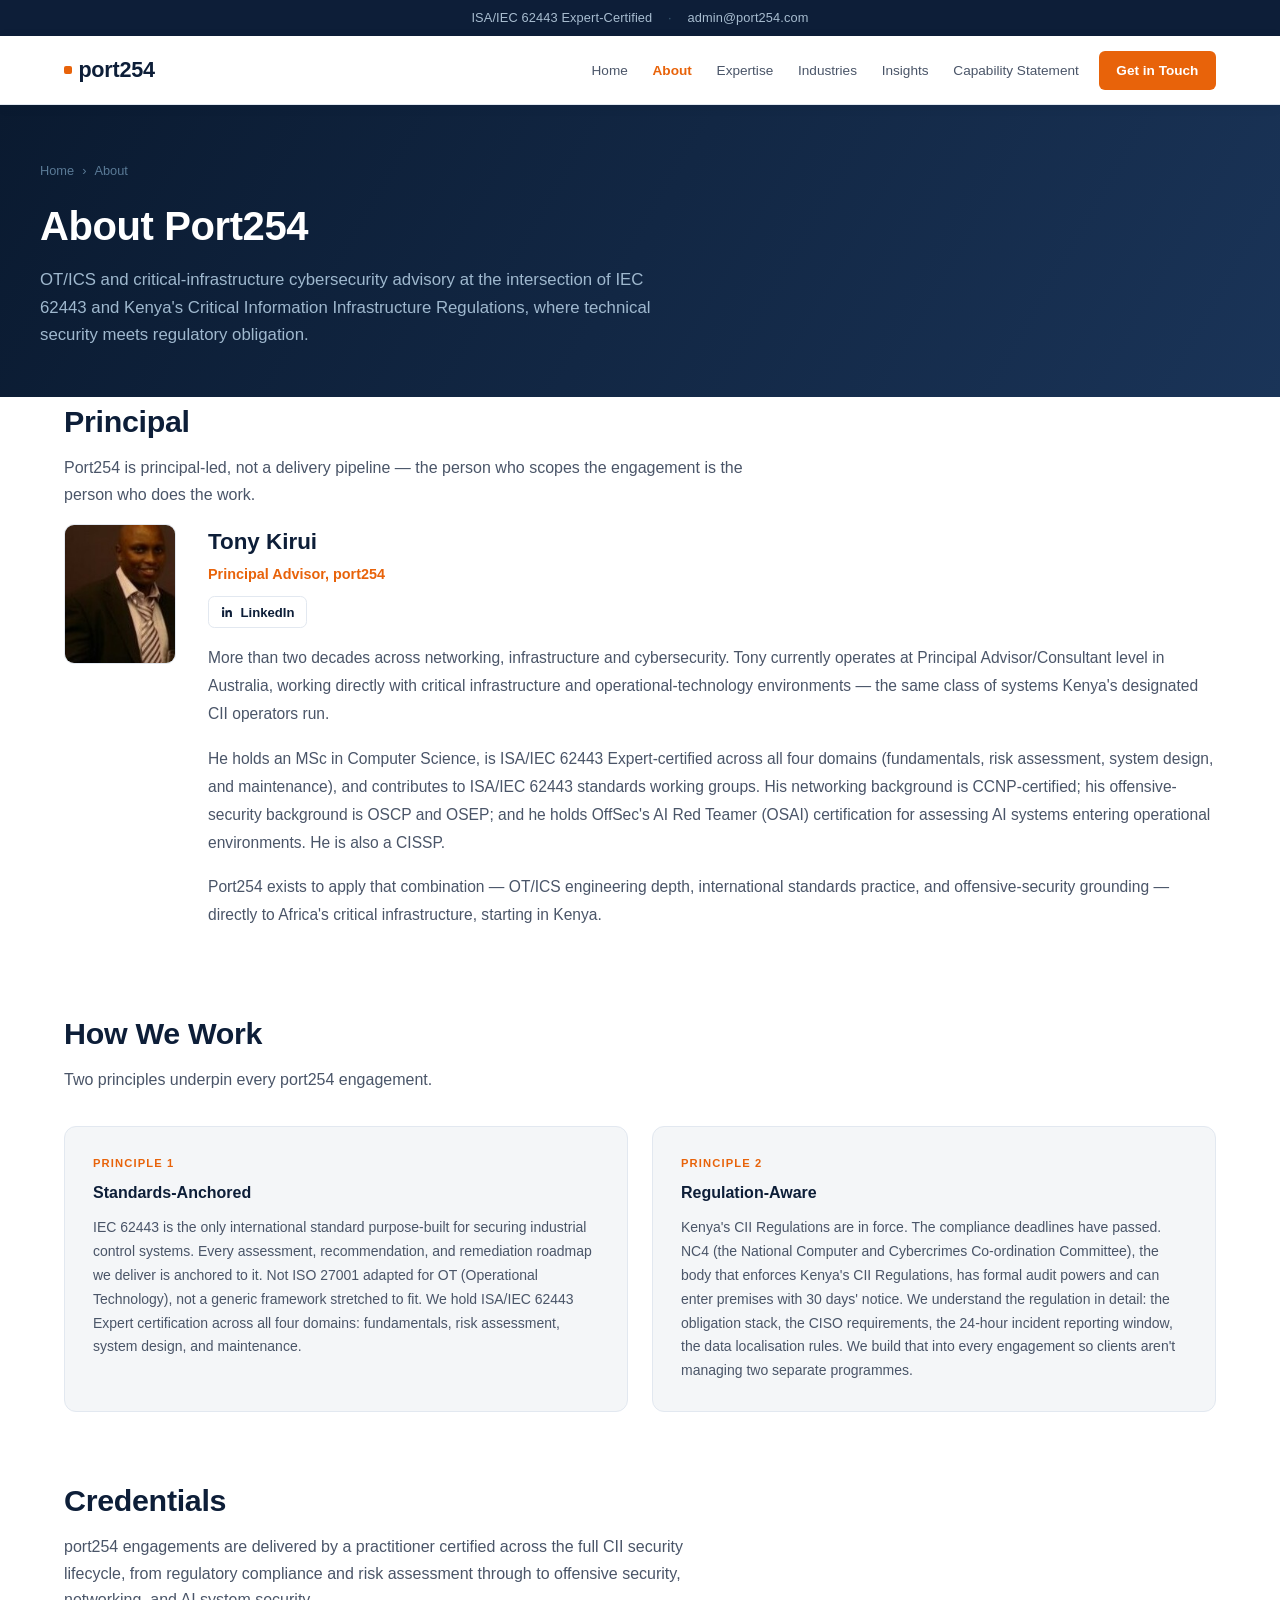
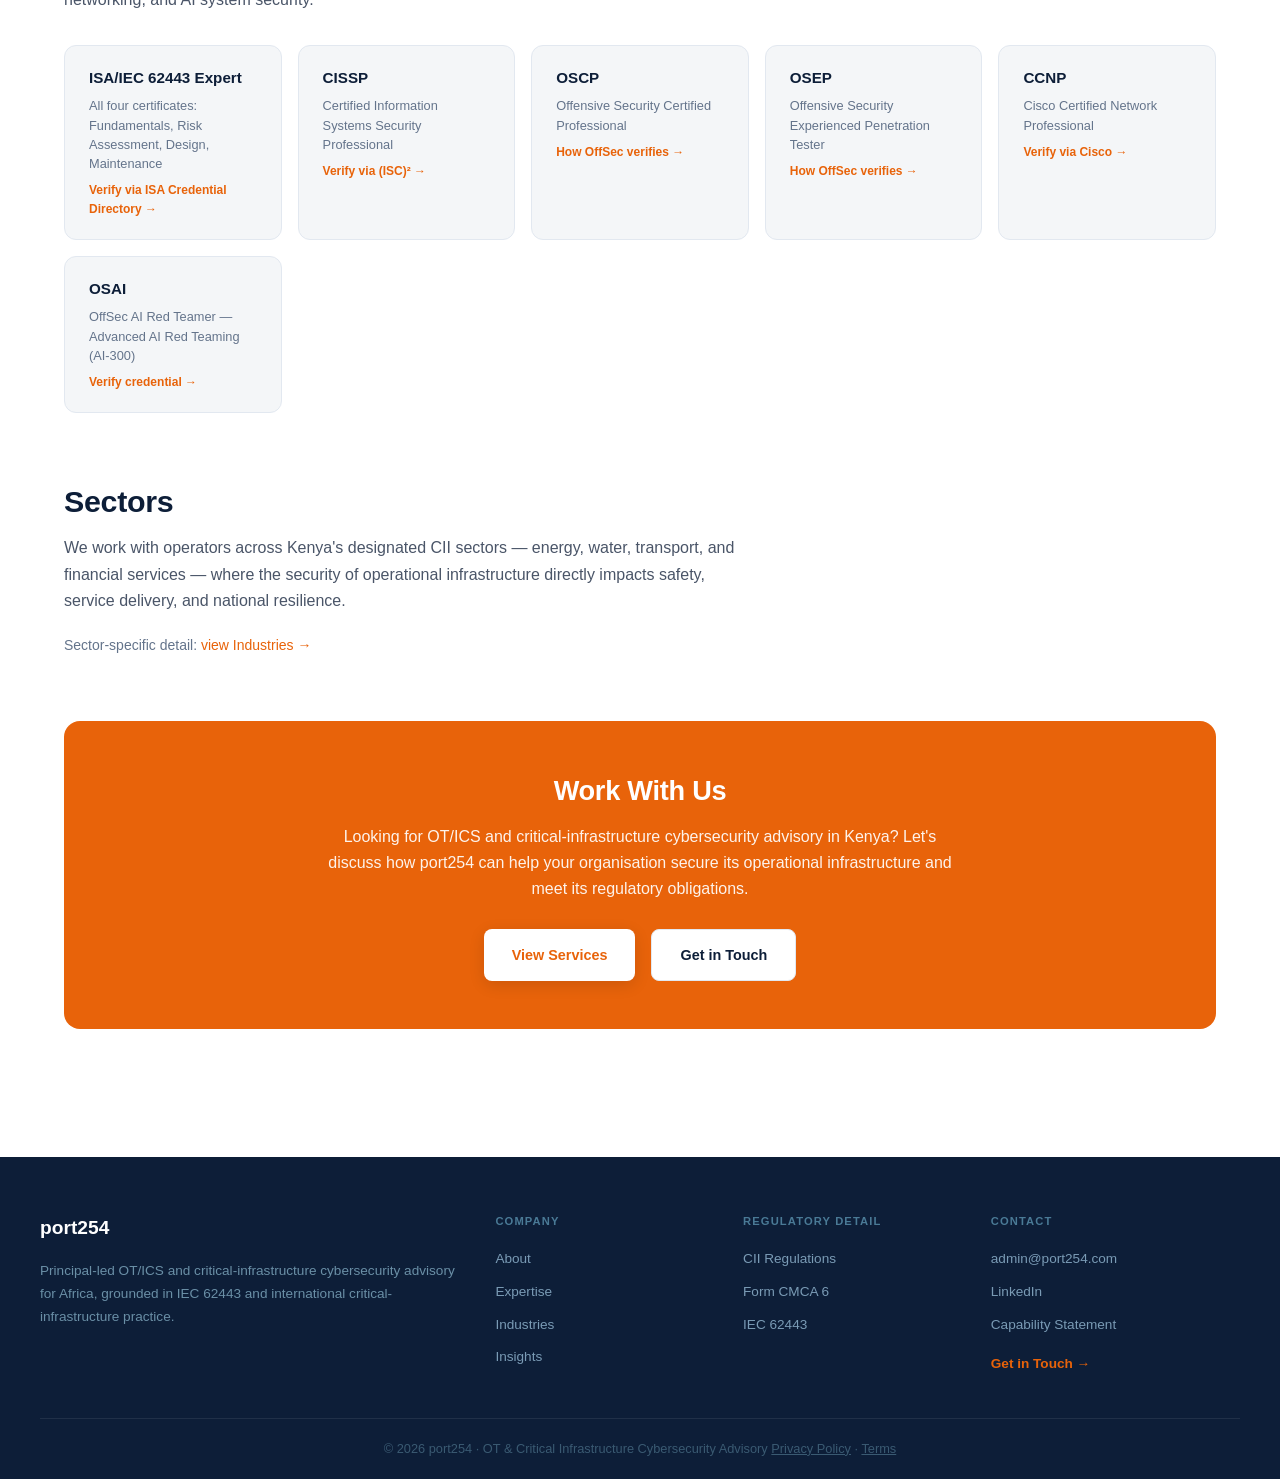
==== commit 06c896c8: "Add principal photo and LinkedIn link site-wide Replace the About page's monogram placeholder with a" ====
--- a/about.html
+++ b/about.html
@@ -13,13 +13,18 @@
         .principal-section {
             display: grid; grid-template-columns: auto 1fr; gap: 2rem; align-items: start;
         }
-        .principal-mark {
-            width: 84px; height: 84px; border-radius: 10px; background: #0D1E38; color: #fff;
-            display: flex; align-items: center; justify-content: center; font-family: 'Courier New', monospace;
-            font-size: 1.9rem; font-weight: 700; flex-shrink: 0;
+        .principal-photo {
+            width: 112px; height: 140px; border-radius: 10px; object-fit: cover;
+            flex-shrink: 0; border: 1px solid #E2E8F0;
         }
         .principal-name { font-size: 1.4rem; font-weight: 700; color: #0D1E38; margin-bottom: 0.2rem; }
-        .principal-role { font-size: 0.9rem; color: #E8630A; font-weight: 600; margin-bottom: 1rem; }
+        .principal-role { font-size: 0.9rem; color: #E8630A; font-weight: 600; margin-bottom: 0.6rem; }
+        .principal-linkedin {
+            display: inline-flex; align-items: center; gap: 0.4rem; font-size: 0.82rem; font-weight: 600;
+            color: #0D1E38; text-decoration: none; margin-bottom: 1rem; border: 1px solid #E2E8F0;
+            border-radius: 0.4rem; padding: 0.3rem 0.7rem;
+        }
+        .principal-linkedin:hover { border-color: #E8630A; color: #E8630A; }
         .principal-bio p { color: #4A5568; font-size: 0.975rem; line-height: 1.8; margin-bottom: 1rem; }
         @media (max-width: 600px) {
             .principal-section { grid-template-columns: 1fr; }
@@ -153,10 +158,14 @@
         <p class="section-subheading">Port254 is principal-led, not a delivery pipeline &mdash; the person who scopes the engagement is the person who does the work.</p>
 
         <div class="principal-section">
-            <div class="principal-mark">TK</div>
+            <img class="principal-photo" src="./images/tony-kirui.jpg" alt="Tony Kirui, Principal Advisor at port254">
             <div>
                 <div class="principal-name">Tony Kirui</div>
                 <div class="principal-role">Principal Advisor, port254</div>
+                <a class="principal-linkedin" href="https://www.linkedin.com/in/tony-kirui-6805b84/" target="_blank" rel="noopener">
+                    <svg width="14" height="14" viewBox="0 0 24 24" fill="currentColor"><path d="M20.447 20.452h-3.554v-5.569c0-1.328-.027-3.037-1.852-3.037-1.853 0-2.136 1.445-2.136 2.939v5.667H9.351V9h3.414v1.561h.046c.477-.9 1.637-1.85 3.37-1.85 3.601 0 4.267 2.37 4.267 5.455v6.286zM5.337 7.433a2.062 2.062 0 1 1 0-4.124 2.062 2.062 0 0 1 0 4.124zM7.114 20.452H3.558V9h3.556v11.452z"/></svg>
+                    LinkedIn
+                </a>
                 <div class="principal-bio">
                     <p>More than two decades across networking, infrastructure and cybersecurity. Tony currently operates at Principal Advisor/Consultant level in Australia, working directly with critical infrastructure and operational-technology environments &mdash; the same class of systems Kenya's designated CII operators run.</p>
                     <p>He holds an MSc in Computer Science, is ISA/IEC 62443 Expert-certified across all four domains (fundamentals, risk assessment, system design, and maintenance), and contributes to ISA/IEC 62443 standards working groups. His networking background is CCNP-certified; his offensive-security background is OSCP and OSEP; and he holds OffSec's AI Red Teamer (OSAI) certification for assessing AI systems entering operational environments. He is also a CISSP.</p>
@@ -271,6 +280,7 @@
                 <h4>Contact</h4>
                 <ul>
                     <li><a href="mailto:admin@port254.com">admin@port254.com</a></li>
+                    <li><a href="https://www.linkedin.com/in/tony-kirui-6805b84/" target="_blank" rel="noopener">LinkedIn</a></li>
                     <li><a href="capability-statement.html">Capability Statement</a></li>
                 </ul>
                 <a href="contact.html" class="footer-cta">Get in Touch →</a>
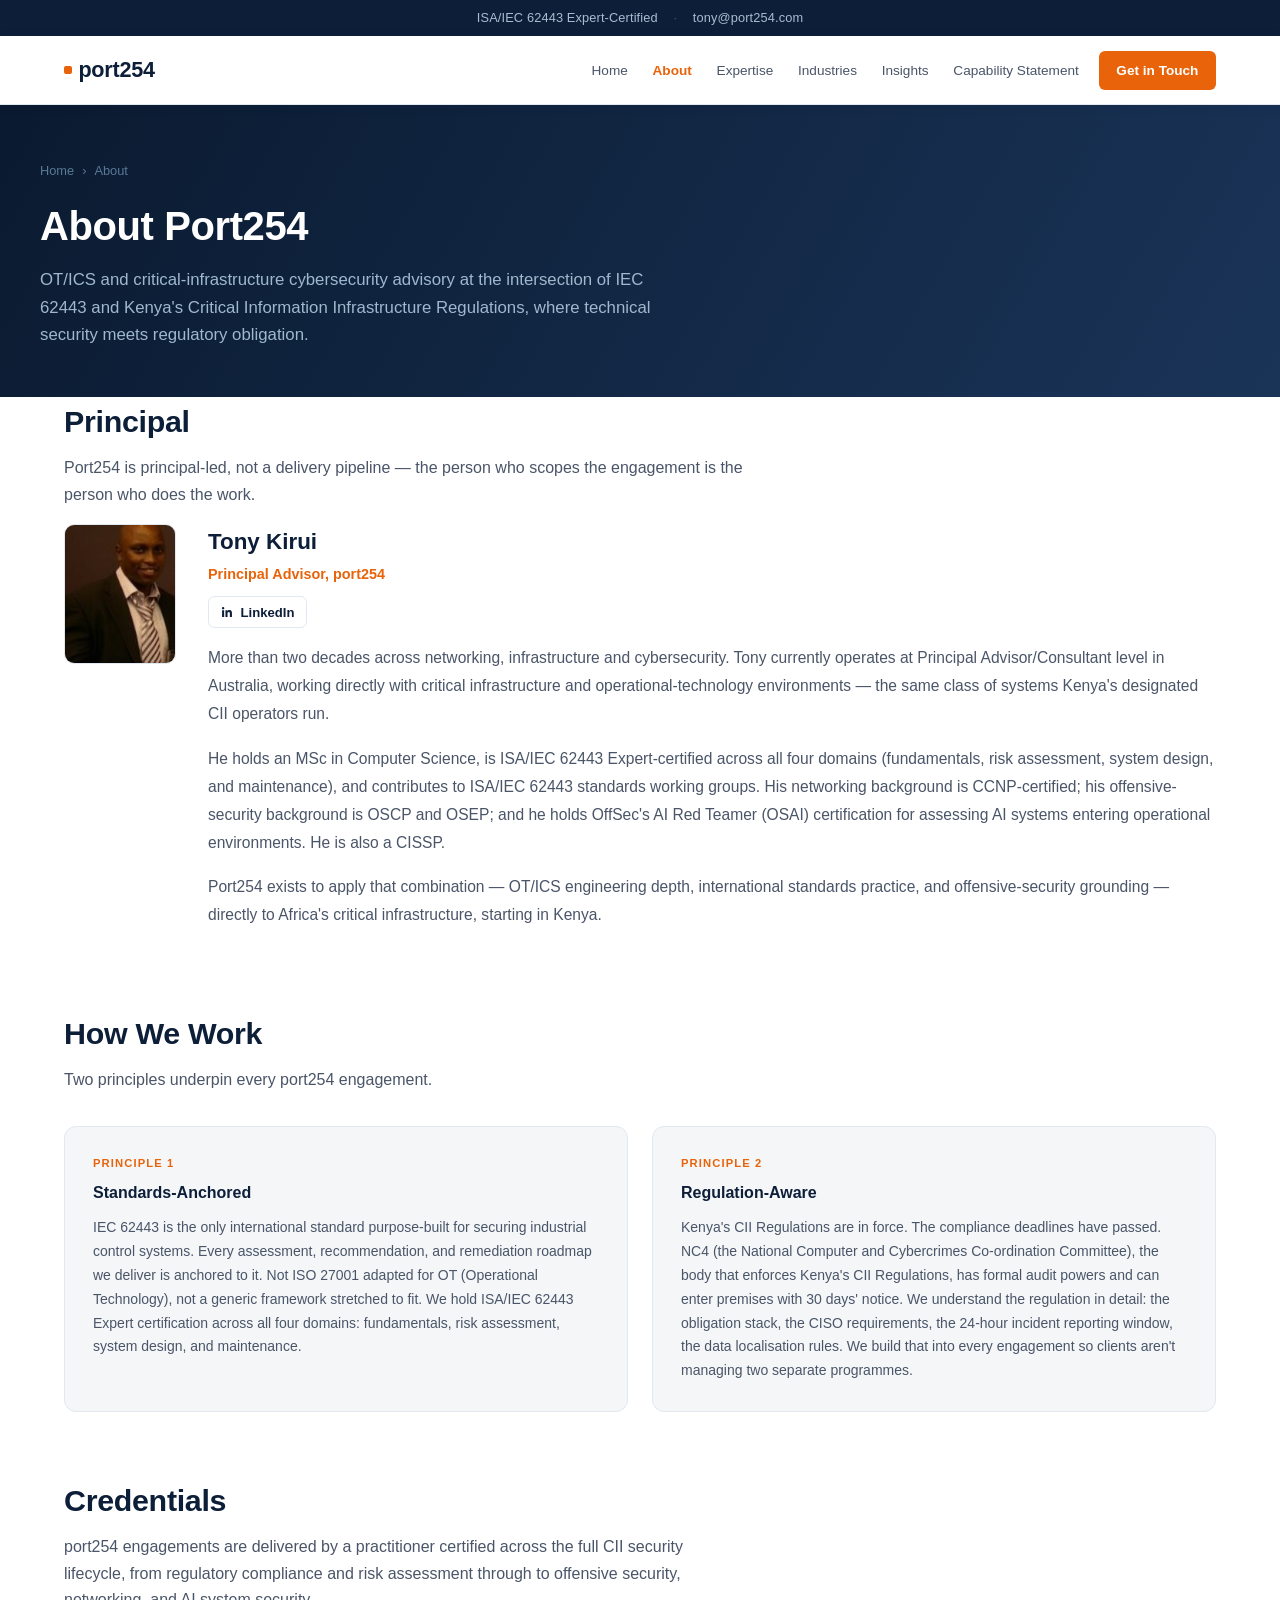
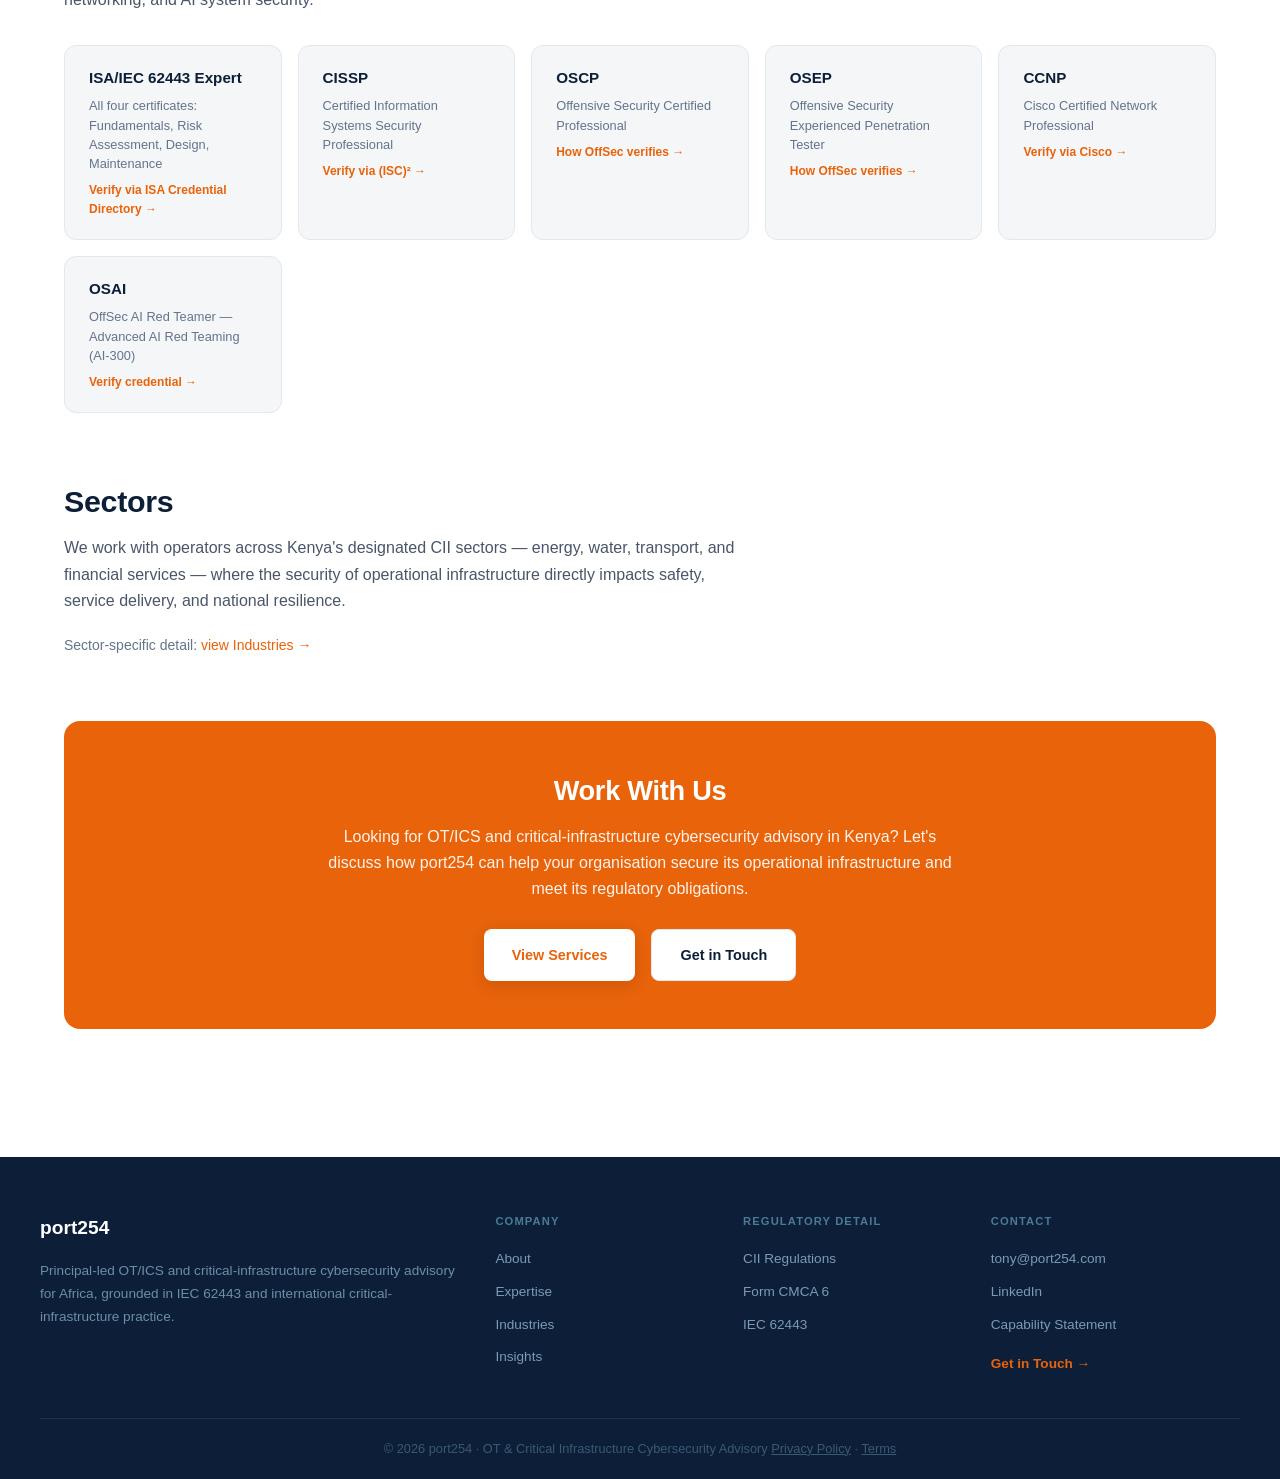
==== commit 5ecc4fb5: "Switch contact email to tony@port254.com site-wide Co-Authored-By: Claude Sonnet 5 <noreply@anthropi" ====
--- a/about.html
+++ b/about.html
@@ -124,7 +124,7 @@
     <div class="topbar">
         <span>ISA/IEC 62443 Expert-Certified</span>
         <span class="topbar-sep">&middot;</span>
-        <a href="mailto:admin@port254.com">admin@port254.com</a>
+        <a href="mailto:tony@port254.com">tony@port254.com</a>
     </div>
 
     <!-- Navigation -->
@@ -279,7 +279,7 @@
             <div class="footer-col">
                 <h4>Contact</h4>
                 <ul>
-                    <li><a href="mailto:admin@port254.com">admin@port254.com</a></li>
+                    <li><a href="mailto:tony@port254.com">tony@port254.com</a></li>
                     <li><a href="https://www.linkedin.com/in/tony-kirui-6805b84/" target="_blank" rel="noopener">LinkedIn</a></li>
                     <li><a href="capability-statement.html">Capability Statement</a></li>
                 </ul>
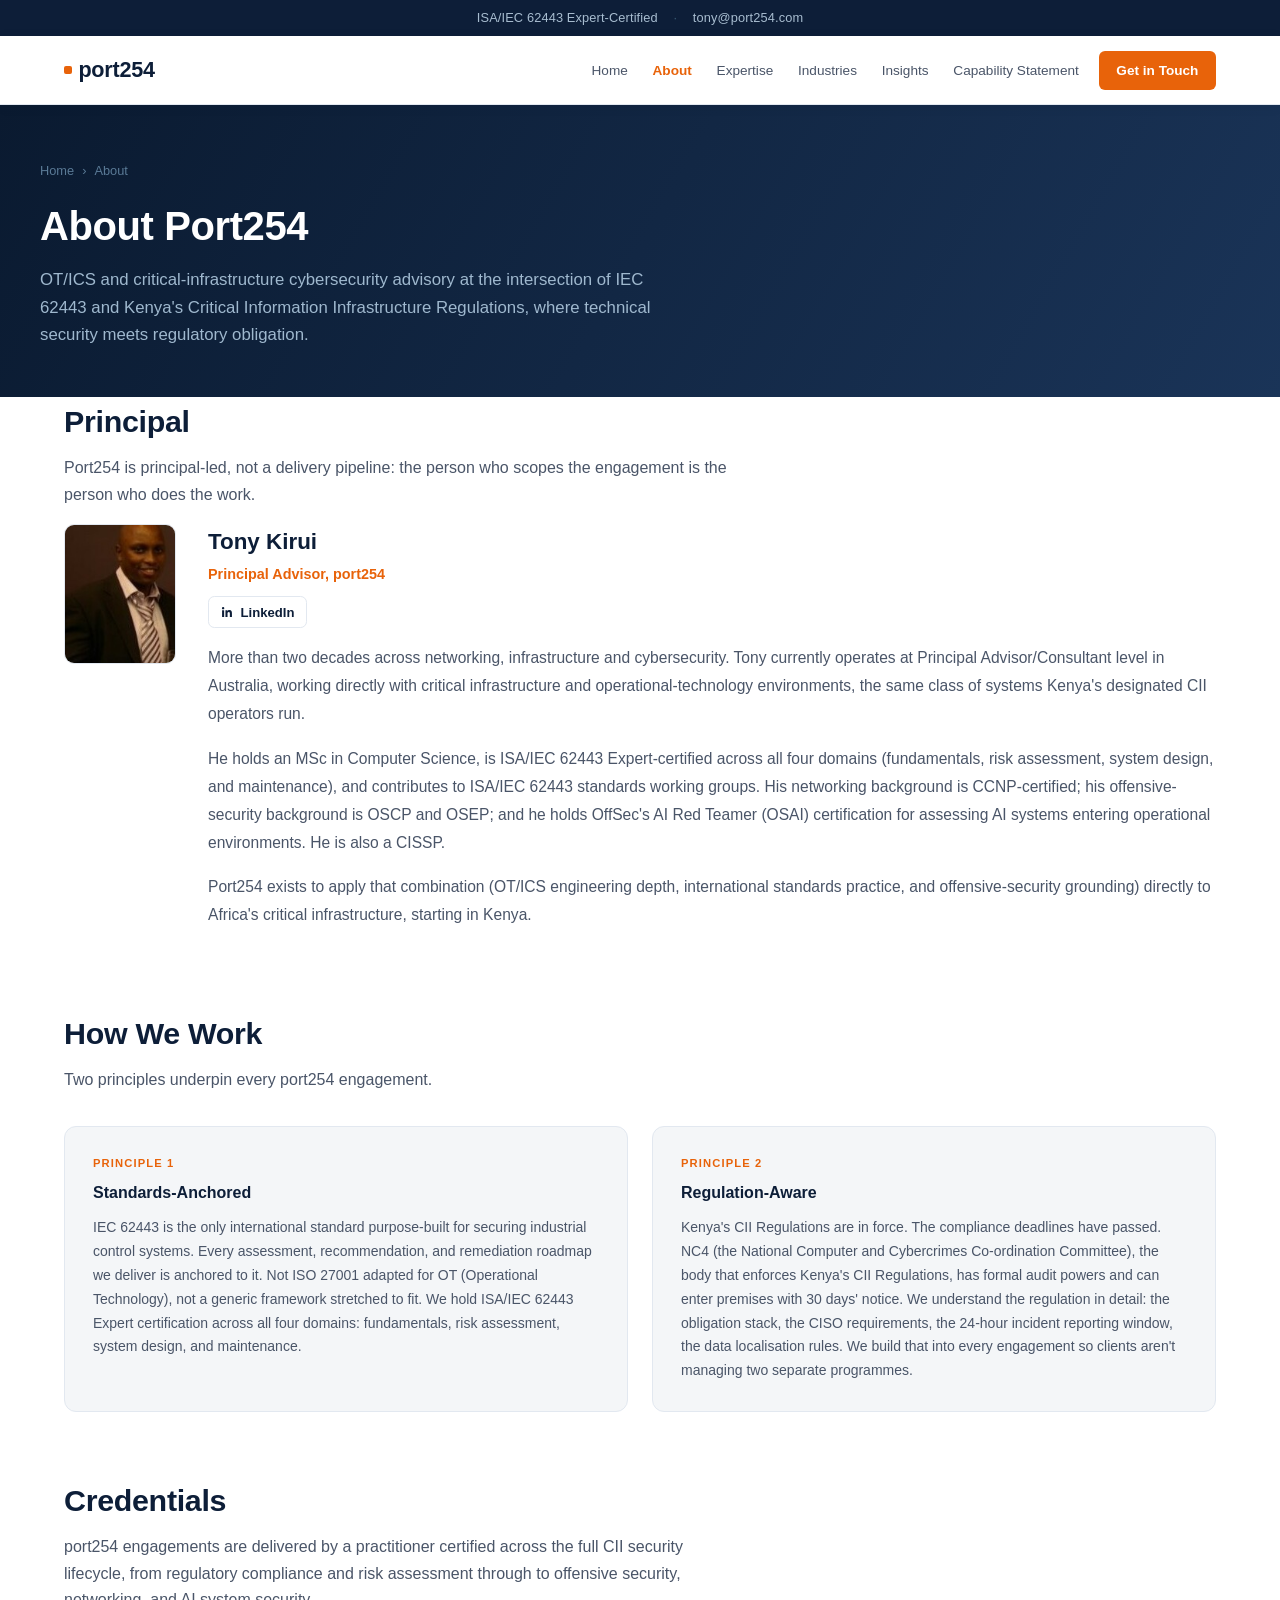
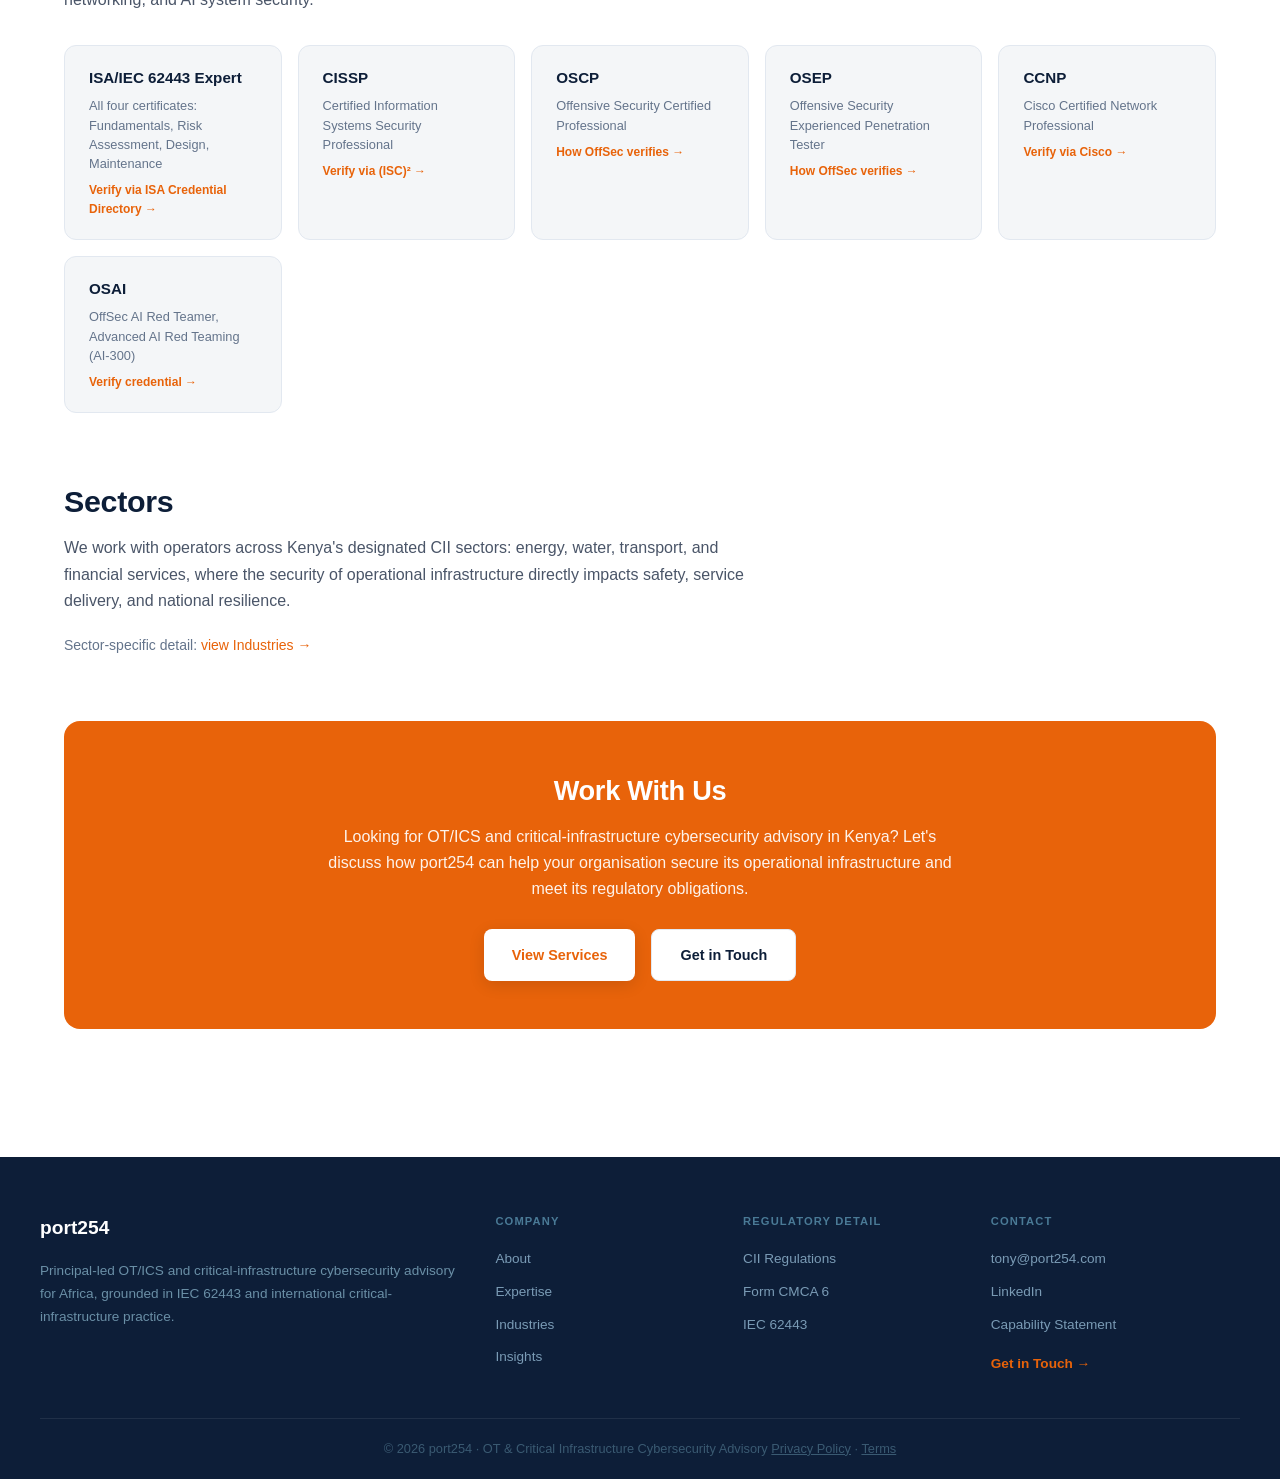
==== commit 60bad0bb: "Reword hero headline, remove stats bar, remove all em dashes - Homepage hero: drop the trailing "fro" ====
--- a/about.html
+++ b/about.html
@@ -4,7 +4,7 @@
     <meta charset="UTF-8">
     <meta name="viewport" content="width=device-width, initial-scale=1.0">
     <title>About - port254 | OT &amp; Critical Infrastructure Cybersecurity</title>
-    <meta name="description" content="Port254 is the principal-led OT/ICS and critical-infrastructure cybersecurity advisory of Tony Kirui &mdash; ISA/IEC 62443 Expert, CISSP, OSCP, OSEP, CCNP, OSAI.">
+    <meta name="description" content="Port254 is the principal-led OT/ICS and critical-infrastructure cybersecurity advisory of Tony Kirui: ISA/IEC 62443 Expert, CISSP, OSCP, OSEP, CCNP, OSAI.">
     <meta property="og:type" content="website">
     <meta property="og:url" content="https://port254.co.ke/about.html">
     <link rel="icon" type="image/png" href="./images/favicon.png">
@@ -155,7 +155,7 @@
     <!-- Principal -->
     <div class="section" style="padding-top: 0;">
         <h2 class="section-heading">Principal</h2>
-        <p class="section-subheading">Port254 is principal-led, not a delivery pipeline &mdash; the person who scopes the engagement is the person who does the work.</p>
+        <p class="section-subheading">Port254 is principal-led, not a delivery pipeline: the person who scopes the engagement is the person who does the work.</p>
 
         <div class="principal-section">
             <img class="principal-photo" src="./images/tony-kirui.jpg" alt="Tony Kirui, Principal Advisor at port254">
@@ -167,9 +167,9 @@
                     LinkedIn
                 </a>
                 <div class="principal-bio">
-                    <p>More than two decades across networking, infrastructure and cybersecurity. Tony currently operates at Principal Advisor/Consultant level in Australia, working directly with critical infrastructure and operational-technology environments &mdash; the same class of systems Kenya's designated CII operators run.</p>
+                    <p>More than two decades across networking, infrastructure and cybersecurity. Tony currently operates at Principal Advisor/Consultant level in Australia, working directly with critical infrastructure and operational-technology environments, the same class of systems Kenya's designated CII operators run.</p>
                     <p>He holds an MSc in Computer Science, is ISA/IEC 62443 Expert-certified across all four domains (fundamentals, risk assessment, system design, and maintenance), and contributes to ISA/IEC 62443 standards working groups. His networking background is CCNP-certified; his offensive-security background is OSCP and OSEP; and he holds OffSec's AI Red Teamer (OSAI) certification for assessing AI systems entering operational environments. He is also a CISSP.</p>
-                    <p>Port254 exists to apply that combination &mdash; OT/ICS engineering depth, international standards practice, and offensive-security grounding &mdash; directly to Africa's critical infrastructure, starting in Kenya.</p>
+                    <p>Port254 exists to apply that combination (OT/ICS engineering depth, international standards practice, and offensive-security grounding) directly to Africa's critical infrastructure, starting in Kenya.</p>
                 </div>
             </div>
         </div>
@@ -227,7 +227,7 @@
             </div>
             <div class="credential-card">
                 <span class="credential-name">OSAI</span>
-                <span class="credential-body">OffSec AI Red Teamer &mdash; Advanced AI Red Teaming (AI-300)</span>
+                <span class="credential-body">OffSec AI Red Teamer, Advanced AI Red Teaming (AI-300)</span>
                 <a class="credential-verify" href="https://www.credential.net/cfef59fa-8ba9-4db1-a783-2d3f7f9f666a" target="_blank" rel="noopener">Verify credential →</a>
             </div>
         </div>
@@ -236,7 +236,7 @@
     <!-- Sectors -->
     <div class="section" style="padding-top: 0;">
         <h2 class="section-heading">Sectors</h2>
-        <p class="section-subheading">We work with operators across Kenya's designated CII sectors &mdash; energy, water, transport, and financial services &mdash; where the security of operational infrastructure directly impacts safety, service delivery, and national resilience.</p>
+        <p class="section-subheading">We work with operators across Kenya's designated CII sectors: energy, water, transport, and financial services, where the security of operational infrastructure directly impacts safety, service delivery, and national resilience.</p>
         <p style="margin-top: 1.25rem; color: #64748B; font-size: 0.875rem;">Sector-specific detail: <a href="industries.html" style="color: #E8630A; text-decoration: none;">view Industries →</a></p>
     </div>
 
